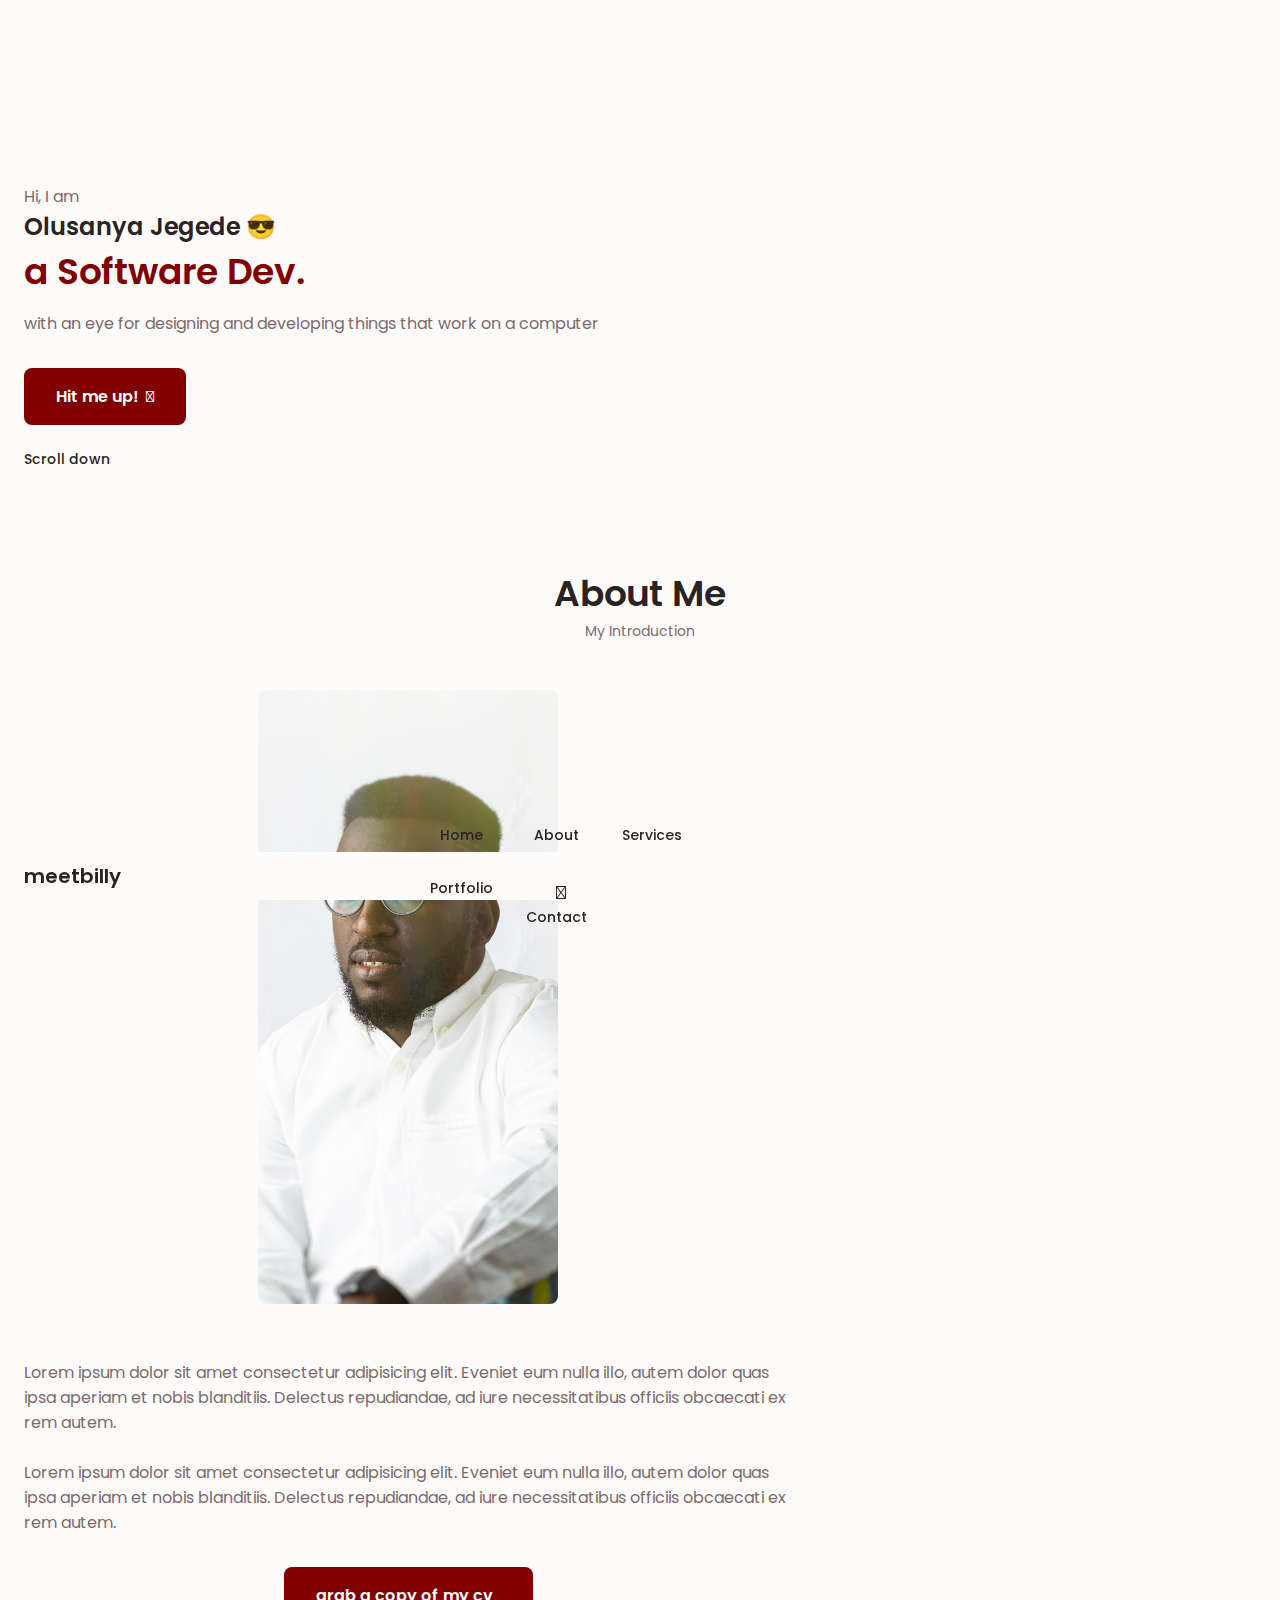
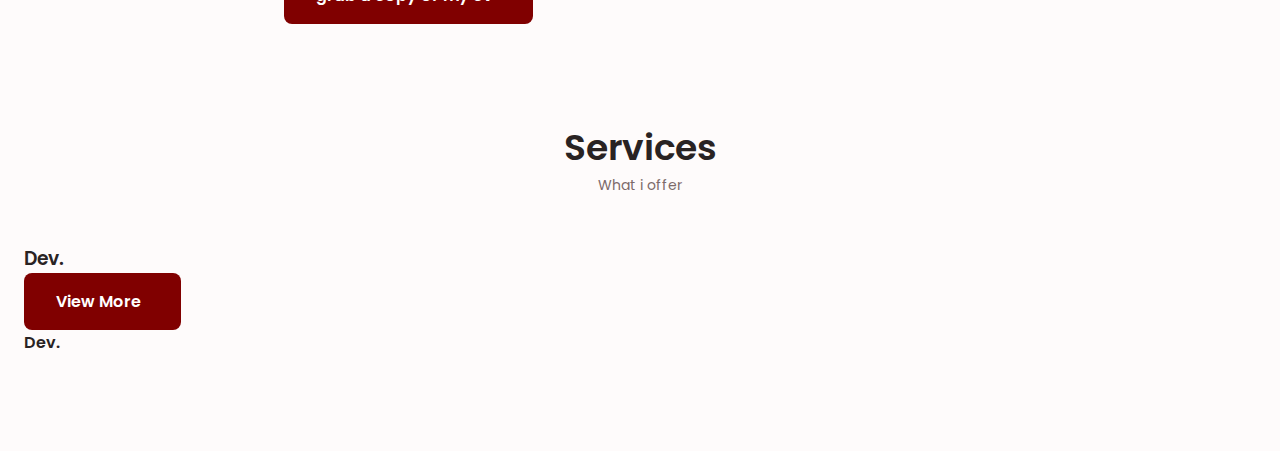
==== index.html @ 2c762c86 "redeveloped html structure + css + js" ====
<!DOCTYPE html>
<html lang="en">
    <head>
        <meta charset="UTF-8">
        <meta http-equiv="X-UA-Compatible" content="IE=edge">
        <meta name="viewport" content="width=device-width, initial-scale=1.0">
        <title>Billy Portfolio Website</title>
        <!-- Unicons link -->
        <link rel="stylesheet" href="https://unicons.iconscout.com/release/v4.0.0/css/line.css">
        <!-- default css link -->
        <link rel="stylesheet" href="/resources/css/style.css">
    </head>
    <body>
        <!-- header/nav of the page -->
        <header class="header" id="header">
            <nav class="nav container">
                <a href="#" class="nav__logo">meetbilly</a>

                <div class="nav__menu" id="nav-menu">
                    <ul class="nav__list grid">
                        <li class="nav__item">
                            <a href="#home" class="nav__link">
                                <i class="uil uil-estate nav__icon"></i> Home
                            </a>
                        </li>
                        <li class="nav__item">
                            <a href="#about" class="nav__link">
                                <i class="uil uil-user nav__icon"></i> About
                            </a>
                        </li>
                        <li class="nav__item">
                            <a href="#services" class="nav__link">
                                <i class="uil uil-briefcase-alt nav__icon"></i> Services
                            </a>
                        </li>
                        <li class="nav__item">
                            <a href="#portfolio" class="nav__link">
                                <i class="uil uil-scenery nav__icon"></i> Portfolio
                            </a>
                        </li>
                        <li class="nav__item">
                            <a href="#contact" class="nav__link">
                                <i class="uil uil-message nav__icon"></i> Contact
                            </a>
                        </li>
                    </ul>
                    <i class="uil uil-times nav__close" id="nav-close"></i>
                </div>

                <div class="nav__btns">
                    <div class="nav__toggle" id="nav-toggle">
                        <i class="uil uil-apps"></i>
                    </div>
                </div>
            </nav>
        </header>

        <!-- main body of the page -->
        <main class="main">
            <!-- home -->
            <section class="home section" id="home">
                <div class="home__container container grid">
                    <div class="home__content grid">
                        <!-- social media icons -->
                        <div class="home__social">
                            <a href="https://github.com/OlusanyaJegs" target="_blank" class="home__social-icon">
                                <i class="uil uil-github"></i>
                            </a>
                            <a href="https://www.linkedin.com/in/olusanya-jegede-b3677bb7/" target="_blank" class="home__social-icon">
                                <i class="uil uil-linkedin"></i>
                            </a>
                            <a href="https://instagram.com/jegss__?igshid=YmMyMTA2M2Y=" target="_blank" class="home__social-icon">
                                <i class="uil uil-instagram-alt"></i>
                            </a>
                        </div>
                        <!-- profile picture -->
                        <div class="home__img">
                            <img src="/resources/imgs/IMG_1694.png" x = '12' y = '18' alt="" class="home__blob-img"> <!-- x = '12' y = '18' -->
                        </div>
                        <!-- profile details -->
                        <div class="home__data">
                            <p class="home__desc greet">Hi, I am</p>
                            <h3 class="home__title">Olusanya Jegede &#128526;</h3>
                            <h1 class="home__subtitle">a Software Dev.</h1>
                            <p class="home__desc">with an eye for designing and developing things that work on a computer</p>
                            <a href="#contact" class="button button--flex">
                                Hit me up!<i class="uil uil-message"></i>
                            </a>
                        </div>
                    </div>
                    <!-- page scroll direction -->
                    <div class="home__scroll">
                        <a href="#about" class="home__scroll-button button--flex">
                            <i class="uil uil-mouse-alt home__scroll-mouse"></i>
                            <span class="home__scroll-name">Scroll down</span>
                            <i class="uil uil-arrow-down home__scroll-arrow"></i>
                        </a>
                    </div>
                </div>
            </section>
            <!-- about -->
            <section class="about section" id="about">
                <h2 class="section__title">About Me</h2>
                <span class="section__subtitle">My Introduction</span>
                <!-- my picture container -->
                <div class="about__container container grid">
                    <img src="/resources/imgs/IMG_0458.jpeg" alt="" class="about__img">
                    <!-- about data -->
                    <div class="about__data">
                        <p class="about__desc">Lorem ipsum dolor sit amet consectetur adipisicing elit. Eveniet eum nulla illo, autem dolor quas ipsa aperiam et nobis blanditiis. Delectus repudiandae, ad iure necessitatibus officiis obcaecati ex rem autem.<br><br>
                        Lorem ipsum dolor sit amet consectetur adipisicing elit. Eveniet eum nulla illo, autem dolor quas ipsa aperiam et nobis blanditiis. Delectus repudiandae, ad iure necessitatibus officiis obcaecati ex rem autem.
                        </p>
                        <div class="about__buttons">
                            <a download="" href="" class="button button--flex">
                                grab a copy of my cv <i class="uil uil-download-alt button__icon"></i>
                            </a>
                        </div>
                    </div>
                </div>
            </section>
            <!-- services -->
            <section class="services section" id="services">
                <h2 class="section__title">Services</h2>
                <span class="section__subtitle">What i offer</span>
                <!-- my picture container -->
                <div class="services__container container grid">
                    <div class="services__content">
                        <div>
                            <i class="uil uil-web-grid services__icon"></i>
                            <h3 class="services__title">Dev.</h3>
                        </div>
                        <span class="button button--flex button--small button--link services__button">
                            View More
                            <i class="uil uil-arrow-right button__icon"></i>
                        </span>
                        <div class="services__modal">
                            <div class="services__modal-content">
                                <h4 class="services__modal-title">Dev.</h4>
                            </div>
                        </div>
                    </div>
                </div>
            </section>
        </main>

        

        

        

        <!-- portfolio -->

        <!-- contact -->

        <!-- header -->
        <!-- <header>
            <div class="logo">
                <h3 class="logo_title"><a href="#">OJ</a></h3>
            </div>
            <button class="nav-toggle" aria-label="toggle navigation">
                <span class="hamburger"></span>
            </button>
            <nav class="nav">
                <ul class="nav_list">
                    <li class="nav_item"><a href="/resume.html" class="nav_link">Resume</a></li>
                    <li class="nav_item"><a href="/about.html" class="nav_link">About</a></li>
                    <li class="nav_item"><a href="/projects.html" class="nav_link">Projects</a></li>
                    <li class="nav_item"><a href="/contact.html" class="nav_link">Contact</a></li>
                </ul>
            </nav>
        </header> -->

        <!-- Intro -->
        <!-- <section class="intro" id="home">
            <div class="row">
                <div class="col-lg-6">
                    <img src="/resources/imgs/IMG_1694.png" alt="billy profile picture">
                </div>

                <div class="col-lg-6">
                    <span class="intro">Hi, I am <strong>Olusanya Jegede</strong> &#128075; </span>
                    <h3 class="role">a Software Developer</h3>
                    <p class="role-desc">with an eye for Front-End Design and Software Technology. I just like to design and develop things that work on computer.</p>
                    <div class="button">
                        <button type="button" class="readme-button"><a href="/about.html">read more</a></button>
                    </div>
                </div> 

                <ul class="social_list">
                    <li class="social_list_item">
                        <a href="#" class="social_list_link">
                            <i class="fa-brands fa-github"></i>
                        </a>
                    </li>
                    <li class="social_list_item">
                        <a href="#" class="social_list_link">
                            <i class="fa-brands fa-linkedin"></i>
                        </a>
                    </li>
                    <li class="social_list_item">
                        <a href="#" class="social_list_link">
                            <i class="fa-brands fa-instagram"></i>
                        </a>
                    </li>
                    <li class="social_list_item">
                        <a href="#" class="social_list_link">
                            <i class="fa-brands fa-twitter"></i>
                        </a>
                    </li>
                </ul>
            </div> -->
            <!-- <h1 class="section_title section_title_intro">
                Hi, I am <strong>Olusanya Jegede &#128075;</strong> 
            </h1>
            <p class="section_subtitle section_subtitle_intro">a Software Dev.</p>
            <img src="/resources/imgs/IMG_1694.png" alt="a picture of Olusanya smiling" class="intro_img"> <!-- picture img -->
            <!-- <a href="/about.html" class="btn_read_more">Read more</a>
            <div class="socials">
                <ul class="social_list">
                    <li class="social_list_item">
                        <a href="#" class="social_list_link">
                            <i class="fa-brands fa-github"></i>
                        </a>
                    </li>
                    <li class="social_list_item">
                        <a href="#" class="social_list_link">
                            <i class="fa-brands fa-linkedin"></i>
                        </a>
                    </li>
                    <li class="social_list_item">
                        <a href="#" class="social_list_link">
                            <i class="fa-brands fa-instagram"></i>
                        </a>
                    </li>
                    <li class="social_list_item">
                        <a href="#" class="social_list_link">
                            <i class="fa-brands fa-twitter"></i>
                        </a>
                    </li>
                </ul>
            </div> --> 
        <!-- </section> -->

        <!-- Resume/Services -->
        <!-- <section class="resume" id="resume">
            <h2 class="section_title section_title_resume">What I Do</h2>
            <div class="resume">
                <div class="resume_service">
                    <h3>Dev.</h3>
                    <p></p>
                </div> /resume_service -->

                <!-- <div class="resume_service">
                    <h3>Design + Developemnt</h3>
                    <p></p>
                </div> /resume_service -->

                <!-- <div class="resume_service">
                    <h3>Pro bono Football and Tennis Trainer &#128513;</h3>
                    <p></p>
                </div> /resume_service -->
            <!-- </div>

            <a href="#projects" class="btn">see some of my projects</a>
        </section> -->

        <!-- About me -->
        <!-- <section class="about" id="about">
            <h2 class="section_title section_title_about">Who am I?</h2>
            <p class="section_subtitle section_subtitle_about"></p>

            <div class="about-me_body">
                <p></p>
            </div>

            <img src="/resources/imgs/IMG_0458.jpeg" alt="a picture of Olusanya standing">
        </section> -->

        <!-- Projects -->
        <!-- <section class="projects" id="projects">
            <h2 class="section_title section_title_projects">Recent Projects</h2>
            <p class="section_subtitle section_subtitle_projects"></p>

            <div class="portfolio"> -->
                <!-- Portfolio item 1 -->
                <!-- <a href="#" class="portfolio_item">
                    <img src="" alt="">
                </a> -->
                <!-- Portfolio item 2 -->
                <!-- <a href="#" class="portfolio_item">
                    <img src="" alt="">
                </a> -->
                <!-- Portfolio item 3 -->
                <!-- <a href="#" class="portfolio_item">
                    <img src="" alt="">
                </a> -->
                <!-- Portfolio item 4 -->
                <!-- <a href="#" class="portfolio_item">
                    <img src="" alt="">
                </a>
            </div>
        </section> -->

        <!-- Contact -->
        <!-- <section class="contact" id="contact">
            <h2 class="section_title section_title_contact">Get in touch</h2> -->
            <!-- Contact form -->
            <!-- <div class="container">
                <form action="/action_page.php">
                    <label for="name">Your Name</label>
                    <input type="text" id="name" name="firstname" placeholder="Your name">

                    <label for="email">Your Email</label>
                    <input type="email" name="email" id="email" placeholder="Your email">
            
                    <label for="subject">Your message</label>
                    <textarea id="subject" name="subject" placeholder="Leave a message" style="height:100px"></textarea>
                
                    <button>
                    <input type="submit" value="Submit">
                    </button>
                </form>
            </div>
        </section> -->

        <!-- Footer -->
        <!-- <footer class="footer">
            <p class="section_subtitle section_subtitle_footer">Get in touch with me</p>
            <a href="" class="footer_link">hello@meetbilly</a>
            <ul class="social_list">
                <li class="social_list_item"><a href="#" class="social_list_link">Github</a></li>
                <li class="social_list_item"><a href="#" class="social_list_link">LinkedIn</a></li>
                <li class="social_list_item"><a href="#" class="social_list_link">Instagram</a></li>
                <li class="social_list_item"><a href="#" class="social_list_link">Twitter</a></li>
            </ul>
        </footer> -->

        <!-- default js link -->
        <script src="js/index.js"></script>
    </body>
</html>
---- resources/css/style.css ----
/* google font import link */
@import url('https://fonts.googleapis.com/css2?family=Fredoka+One&family=Poppins:ital,wght@0,300;0,700;1,400&display=swap');

/* custom properties */
:root {
    --header-height: 3rem;
    --hue-color: 0;
    --first-color: hsl(var(--hue-color), 100%, 25%);
    --first-color-second: hsl(var(--hue-color), 100%, 25%);
    --first-color-alt: hsl(var(--hue-color), 57%, 53%);
    --first-color-lighter: hsl(var(--hue-color), 92%, 85%);
    --title-color: hsl(var(--hue-color), 8%, 15%);
    --text-color: hsl(var(--hue-color), 8%, 45%);
    --text-color-light: hsl(var(--hue-color), 8%, 65%);
    --input-color: hsl(var(--hue-color), 70%, 96%);
    --body-color: hsl(var(--hue-color), 60%, 99%);
    --container-color: #fff;

    /* font and typography */
    --body-font: 'Poppins', sans-serif;

    /* 0.5rem = 8px, 1rem = 16px */
    --big-font-size: 2rem;
    --fs-h1: 1.5rem;
    --fs-h2: 1.25rem;
    --fs-h3: 1.125rem;
    --fw-reg: 0.938rem;
    --fw-small: 0.813rem;
    --fw-smaller: 0.75rem;

    /* font weight */
    --fw-meduim: 500;
    --fw-semi-bold: 600;

    /* margenes button */
    --mb-0-25: 0.25rem;
    --mb-0-5: 0.5rem;
    --mb-0-75: 0.75rem;
    --mb-1: 1rem;
    --mb-1-5: 1.5rem;
    --mb-2: 2rem;
    --mb-2-5: 2.5rem;
    --mb-3: 3rem;

    /* Z index */
    --z-tooltip: 10;
    --z-fixed: 100;
    --z-modal: 1000;
}

/* font size for large devices */
@media screen and (min-width: 968px) {
    :root {
        /* 0.5rem = 8px, 1rem = 16px */
        --big-font-size: 3rem;
        --fs-h1: 2.25rem;
        --fs-h2: 1.5rem;
        --fs-h3: 1.25rem;
        --fw-reg: 1rem;
        --fw-small: 0.875rem;
        --fw-smaller: 0.813rem;
    }
}

/* default body styling */
* {
    box-sizing: border-box;
    padding: 0;
    margin: 0;
}

html {
    scroll-behavior: smooth;
}

body {
    margin: 0 0 var(--header-height) 0;
    font-family: var(--body-font);
    font-size: var(--fw-reg);
    background-color: var(--body-color);
    color: var(--text-color);
}

h1,h2,h3,h4 {
    color: var(--title-color);
    font-weight: var(--fw-semi-bold);
}

ul {
    list-style: none;
}

a {
    text-decoration: none;
}

img {
    max-width: 100%;
    height: auto;
}

/* reuseable css classes */
.section {
    padding: 3rem 0 3rem;
}

.section__title {
    font-size: var(--fs-h1);
}

.section__subtitle {
    display: block;
    font-size: var(--fw-small);
    margin-bottom: var(--mb-3);
}

.section__title, 
.section__subtitle {
    text-align: center;
}

/* page layout */
.container {
    max-width: 768px;
    margin-left: var(--mb-1-5);
    margin-right: var(--mb-1-5);
}

.grid {
    display: grid;
    gap: 1.5rem;
}

.header {
    width: 100%;
    position: fixed;
    bottom: 0;
    left: 0;
    z-index: var(--z-fixed);
    background-color: var(--body-color);
}

/* nav layout */
.nav {
    max-width: 968px;
    height: var(--header-height);
    display: flex;
    justify-content: space-between;
    align-items: center;
}

.nav__logo,
.nav__toggle {
    color: var(--title-color);
    font-weight: var(--fw-semi-bold);
    font-size: 20px;
}

.nav__logo:hover {
    color: var(--first-color);
}

.nav__toggle {
    cursor: pointer;
}

.nav__toggle:hover {
    color: var(--first-color);
}

.nav__list {
    grid-template-columns: repeat(3, 1fr);
    gap: 2rem;
}

.nav__link {
    display: flex;
    flex-direction: column;
    align-items: center;
    font-size: var(--fw-small);
    color: var(--title-color);
    font-weight: var(--fw-meduim);
}

.nav__link:hover {
    color: var(--first-color);
}

.nav__icon {
    font-size: 1.2rem;
}

.nav__close {
    position: absolute;
    right: 1.3rem;
    bottom: 0.5rem;
    font-size: 1.5rem;
    cursor: pointer;
    color: var(--first-color);
}

.nav__close:hover {
    color: var(--first-color-alt);
}

/* font size for smaller devices */
@media screen and (max-width: 767px) {
    .nav__menu {
        position: fixed;
        bottom: -100%;
        left: 0;
        width: 100%;
        background-color: var(--body-color);
        padding: 2rem 1.5rem 4rem;
        box-shadow: 0 -1px 4px rgba(0, 0, 0, 0.15);
        border-radius: 1.5rem 1.5rem 0 0;
        transition: 0.3s;
    }
}

/* javascript styling to display the menu with teh click button */
.show-menu {
    bottom: 0;
}

/* home page styling */
.home__container {
    gap: 1rem;
}

.home__content {
    grid-template-columns: .5fr 3fr;
    padding-top: 4rem;
}

.home__social {
    display: grid;
    grid-template-columns: max-content;
    row-gap: 1rem;
}

.home__social-icon {
    font-size: 1.25rem;
    color: var(--first-color);
}

.home__social-icon:hover {
    color: var(--first-color-alt);
}

.home__blob-img {
    width: 250px;
}

.home__data {
    grid-column: 1/3;
    padding-top: 1rem;
}

.home__title {
    font-size: 24px;
}

.home__subtitle {
    font-size: 36px;
    color: var(--first-color);
    font-weight: var(--fw-semi-bold);
    margin-bottom: var(--mb-0-75);
}

.home__desc {
    margin-bottom: var(--mb-2);
    font-size: 16px;
}

p.greet {
    margin-bottom: 0;
}

/* .home__scroll {
    display: none;
} */

.home__scroll-button {
    color: var(--first-color);
    transition: .3s;
}

.home__scroll-button:hover {
    transform: translateY(0.25rem);
}

.home__scroll-mouse {
    font-size: 2rem;
}

.home__scroll-name {
    font-size: var(--fw-small);
    color: var(--title-color);
    font-weight: var(--fw-meduim);
    margin-right: var(--mb-0-25);
}

.home__scroll-arrow {
    font-size: 1.25rem;
}

/* button styling */
.button {
    display: inline-block;
    background-color: var(--first-color);
    color: #fff;
    padding: 1rem 2rem;
    border-radius: 0.5rem;
    font-size: 1rem;
    font-weight: var(--fw-semi-bold);
}

.button:hover {
    background-color: var(--first-color-alt);
}

.button__icon {
    font-size: 1.25rem;
    margin-left: var(--mb-0-5);
    transition: 0.3s;
}

.button--flex {
    display: inline-flex;
    align-items: center;
}

.uil-message:before {
    content: '\eb23';
    margin-left: var(--mb-0-5);
    font-weight: var(--fw-semi-bold);
}

/* about me section styling */
.about__img {
    width: 300px;
    border-radius: 0.5rem;
    justify-self: center;
    align-self: center;
}

.about_desc {
    text-align: center;
    margin-bottom: var(--mb-2-5);
}

.about__buttons {
    display: flex;
    justify-content: center;
}

.about__desc {
    margin: var(--mb-2) 0;
    font-size: 16px;
}









/* custom properties */
/* :root {
    --ff-primary: 'Poppins', sans-serif;
    --ff-secondary: 'Fredoka One', cursive;
    --fw-reg: 300;
    --fw-bold: 900;
    --clr-light: #fff;
    --clr-dark: #303030;
    --clr-accent: #16e0bd;
    --bg-back: rgba(205, 29, 29, 0.3);
    --fs-h1: 3rem;
    --fs-h2: 2.25rem;
    --fs-h3: 1.25rem;
    --fs-body: 1rem;
    --bs: 0.25em 0.25em 0.75em rgba(0, 0, 0, 0.25),
        0.125em, 0.125em, 0.25em, rgba(0, 0, 0, 0.15);
} */
/* 
@media (min-width: 800px) {
    :root {
        --fs-h1: 4rem;
        --fs-h2: 3.75rem;
        --fs-h3: 1.5rem;
        --fs-body: 1.125rem;
    }
} */

/* general styling */
/* html {
    scroll-behavior: smooth;
}

body {
    background: url(/resources/imgs/Thumbnail.png);
    background-size: cover;
    color: var(--clr-dark);
    margin: 0;
    font-family: var(--ff-primary);
    font-size: var(--fs-body);
    line-height: 1.6;
}

section {
    padding: 5em 2em;
}

img {
    display: block;
    max-width: 100%;
}

strong {
    font-weight: var(--fw-bold);
}

:focus {
    outline: 3px solid brown;
    outline-offset: 3px;
} */

/* buttons */
/* .btn {
    display: inline-block;
    padding: 1em 2em;
    background: red;
    color: black;
    text-decoration: none;
    cursor: pointer;
    letter-spacing: 2px;
    font-weight: bold;
    transition: transform 200ms ease-in-out;
    border-radius: 25px;
}

.btn:hover {
    transform: scale(1.1);
} */

/* typograpghy */
/* h1,
h2,
h3 {
    line-height: 1;
    margin: 0;
}

h1 {
    font-size: var(--fs-h1);
}
h2 {
    font-size: var(--fs-h2);
}
h3 {
    font-size: var(--fs-h3);
}

.section_title {
    margin-bottom: .25em;
}

.section_title_intro {
    font-weight: var(--fw-reg);
}

.section_title_intro strong {
    display: block;
}

.section_subtitle {
    margin: 0;
    font-size: var(--fs-h3);
}

.section_subtitle_intro,
.section_subtitle_about {
    background: var(--clr-accent);
    padding: .25em 1em;
    font-family: var(--ff-secondary);
    margin-bottom: 1em;
} */

/* Nav Styling */
/* header {
    display: flex;
    justify-content: space-between;
    padding: 1em;
}

.logo {
    max-width: 100px;
}

.nav {
    position: fixed;
    background: var(--clr-dark);
    color: white;
    top: 0;
    bottom: 0;
    left: 0;
    right: 0;
    z-index: 100;
    transform: translateX(100%);
    transition: transform 250ms cubic-bezier(0.5, 0, 0.5, 1);
}

.nav_list {
    list-style: none;
    display: flex;
    height: 100%;
    flex-direction: column;
    justify-content: space-evenly;
    align-items: center;
    margin: 0;
    padding: 0;
}

.nav_link {
    color: inherit;
    font-weight: var(--fw-bold);
    font-size: var(--fs-h3);
    text-decoration: none;
}

.nav_link:hover {
    color: var(--clr-accent);
}

.nav-toggle {
    padding: 0.5em;
    background: transparent;
    border: 0;
    cursor: pointer;
    position: absolute;
    right: 1em;
    top: 1em;
    z-index: 1000;
}

.nav_open .nav {
    transform: translateX(0);
}

.nav_open .nav-toggle {
    position: fixed;
}

.nav_open .hamburger {
    transform: rotate(.625turn);
}

.nav_open .hamburger::before {
    transform: rotate(90deg) translateX(-6px);
}

.nav_open .hamburger::after {
    opacity: 0;
}


.hamburger {
    display: block;
    position: relative;
}

.hamburger,
.hamburger::before,
.hamburger::after {
    background: var(--clr-accent);
    width: 2em;
    height: 3px;
    border-radius: 1em;
    transition: transform 250ms ease-in-out;
} */

/* .hamburger::before,
.hamburger::after {
    content: '';
    position: absolute;
    left: 0;
    right: 0;
}

.hamburger::before {
    top: 6px;
}

.hamburger::after {
    bottom: 6px;
} */

/* home page styling */
/* .container {
    padding: 3% 50%;
} */

/* body */
/* .col-lg-6 {
    margin-bottom: 1rem;
}

.col-lg-6 img {
    height: auto;
    display: block;
    margin-left: auto;
    margin-right: auto;
    width: 50%;
    box-shadow: var(--bs);
}

.intro {
    margin-top: 0;
    font-style: normal;
    font-weight: 400;
    font-size: 18px;
    line-height: 38px;
    color: black;
}

.role {
    font-style: normal;
    font-weight: 700;
    font-size: 46px;
    line-height: 52px;
    color: red;
}

.role-desc {
    font-style: normal;
    font-weight: 400;
    font-size: 18px;
    line-height: 22px;
    color: black;
    margin-bottom: 3rem;
} */
/* 
.button {
    margin-top: 1rem;
}

.readme-button {
    padding: 0.5em 2em;
    margin: 2% 0;
    background-color: red;
    border: 1px solid red;
    border-radius: 20px;
    color: white;
    box-shadow: 1px 2px #888888;
    text-decoration: none;
    cursor: pointer;
    letter-spacing: 2px;
    font-weight: bold;
}

@media (min-width: 600px) { */
    /* .intro {
        display: grid;
        width: min-content;
        margin: 0 auto;
        grid-column-gap: 1em;
        grid-template-areas: 
            "img title"
            "img subtitle";
        grid-template-columns: min-content max-content;
    } */

    /* .intro_img {
        grid-area: img;
        min-width: 250px;
        position: relative;
        z-index: 2;
    }

    .section_subtitle_intro {
        align-self: start;
        grid-column: -1 / 1;
        grid-row: 2;
        text-align: right;
        position: relative;
        left: -2em;
        width: calc(100% + 2em);
    } */
/* } */

/* Resume page Styling */
/* .resumeService {
    text-align: center;
}

.section_title_resume {
    position: relative;
}

.section_title_resume::after {
    content: '';
    display: block;
    width: 25%;
    height: 1px;
    margin: 0.5em auto 1em;
    background: currentColor;
    opacity: 0.25;
}

.resume_service {
    max-width: 500px;
    margin: 0 auto;
    margin-bottom: 4em;
} */

/* @media (min-width: 800px) {
    .resume {
        display: flex;
        max-width: 1200px;
        margin-left: auto;
        margin-right: auto;
    }

    .resume_service + .resume_service {
        margin-left: 2em;
    }
} */

/* about me page Styling */
/* .about {
    max-width: 1200px;
    margin: 0 auto;
}

.about_me_img {
    box-shadow: var(--bs);
}

@media (min-width: 600px) {
    .about {
        display: grid;
        grid-template-columns: 1fr 200px;
        grid-template-areas: 
            "title img"
            "subtitle img"
            "text img";
        grid-column-gap: 2em;
    }

    .section_title_about {
        grid-area: title;
    }

    .section_subtitle_about {
        grid-column: 1 / -1;
        grid-row: 2;
        position: relative;
        left: -1em;
        width: calc(100% + 2em);
        padding-right: calc(200px + 4em);
        padding-left: 1em;
    }

    .about_me_img {
        grid-area: img;
        position: relative;
        z-index: 2;
    }
} */

/* project page Styling */
/* .projects {
    text-align: center;
}

.portfolio {
    display: grid;
    grid-template-columns: repeat(auto-fit, minmax(600px, 1fr));
}


.portfolio_item {
    background: var(--clr-accent);
    overflow: hidden;
}

.portfolio_item:focus {
    position: relative;
    z-index: 2;
}

.portfolio_img {
    transition: 
        transform 750ms cubic-bezier(0.5, 0, 0.5, 1),
        opacity 250ms linear;
}

.portfolio_img:hover,
.portfolio_item:focus .portfolio_img {
    transform: scale(1.2);
    opacity: 0.5;
} */

/* footer Styling */
/* .footer {
    background: black;
    color: white;
    text-align: center;
    padding: 2em 0;
}

.footer a {
    color: inherit;
    text-decoration: none;
}

.footer_link {
    font-size: var(--fs-h3);
    font-weight: var(--fw-bold);
}

.footer_link:hover {
    text-decoration: underline;
}

.social_list {
    display: flex;
    justify-content: center;
    list-style: none;
    margin: 2em 0 0;
    padding: 0;
    font-size: 24px;
}

.social_list_item {
    margin: 0 1em;
}

.social_list_link {
    padding: 1em;
} */
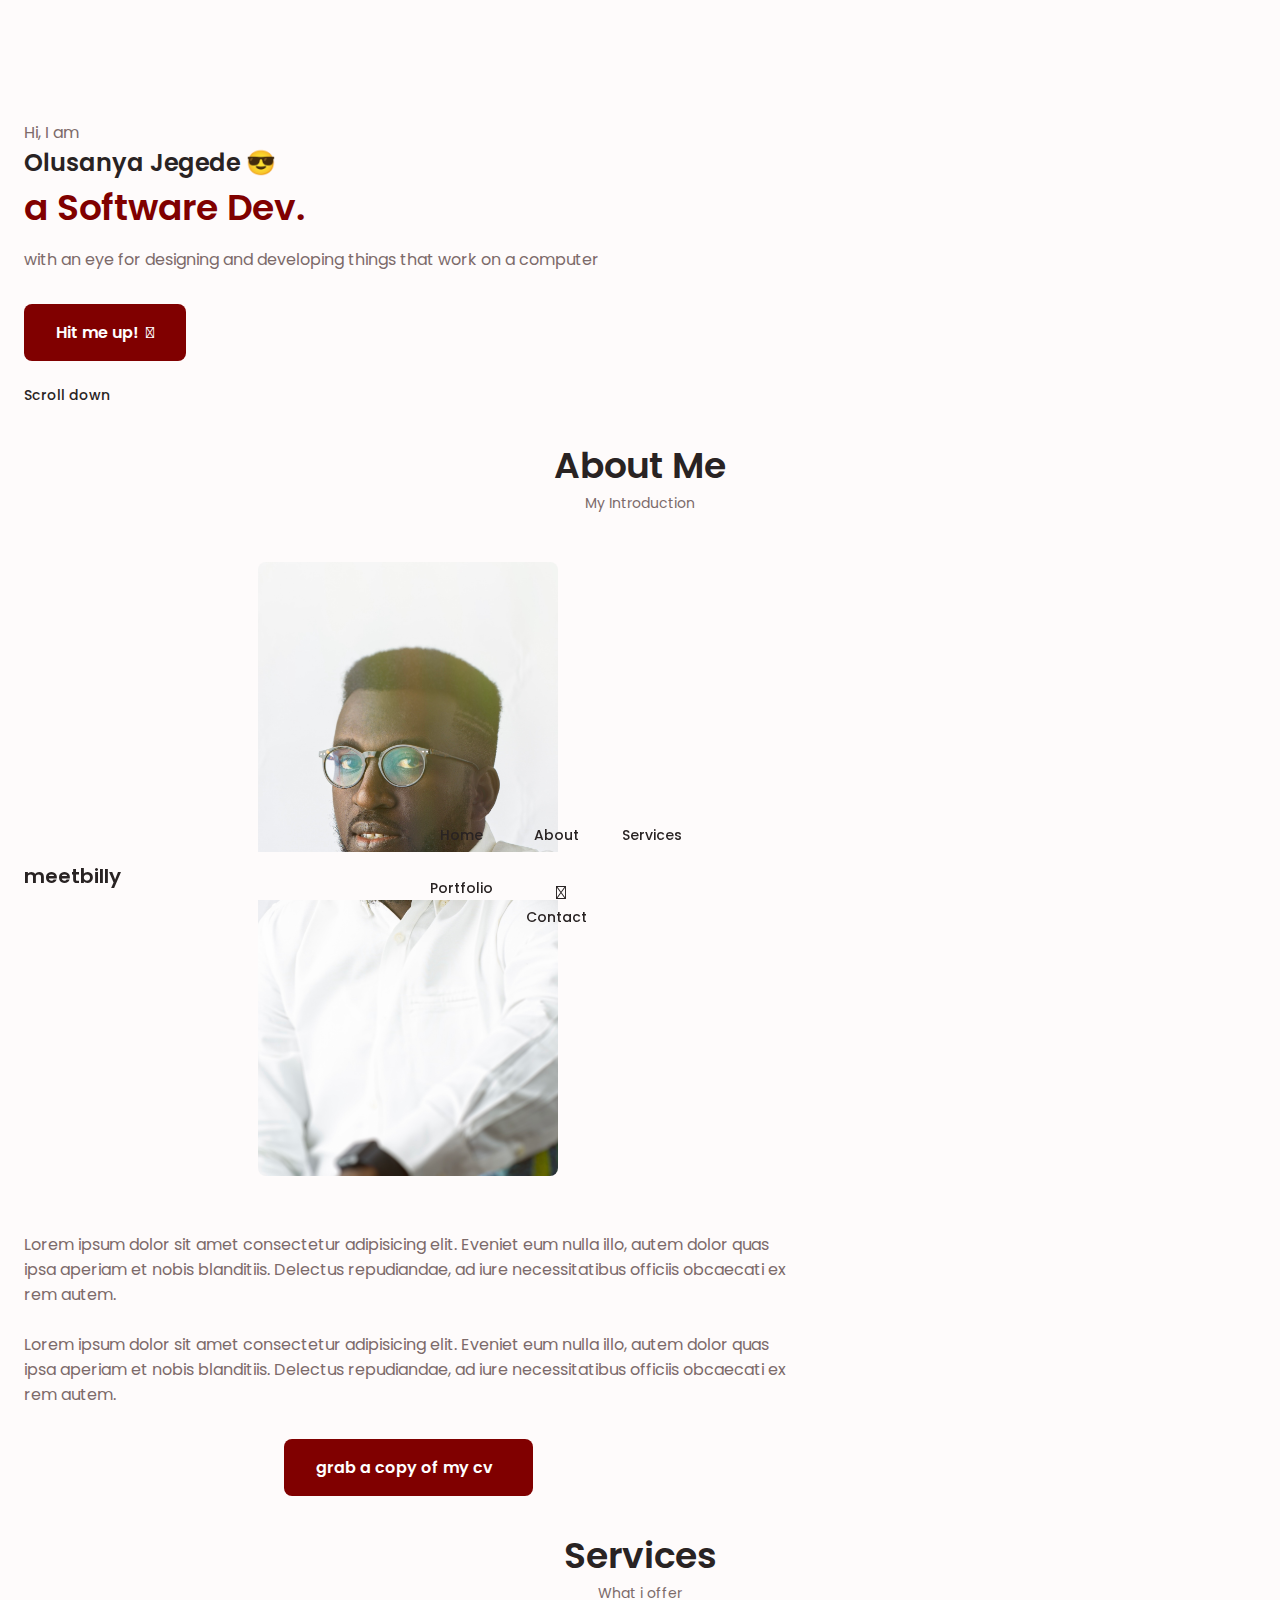
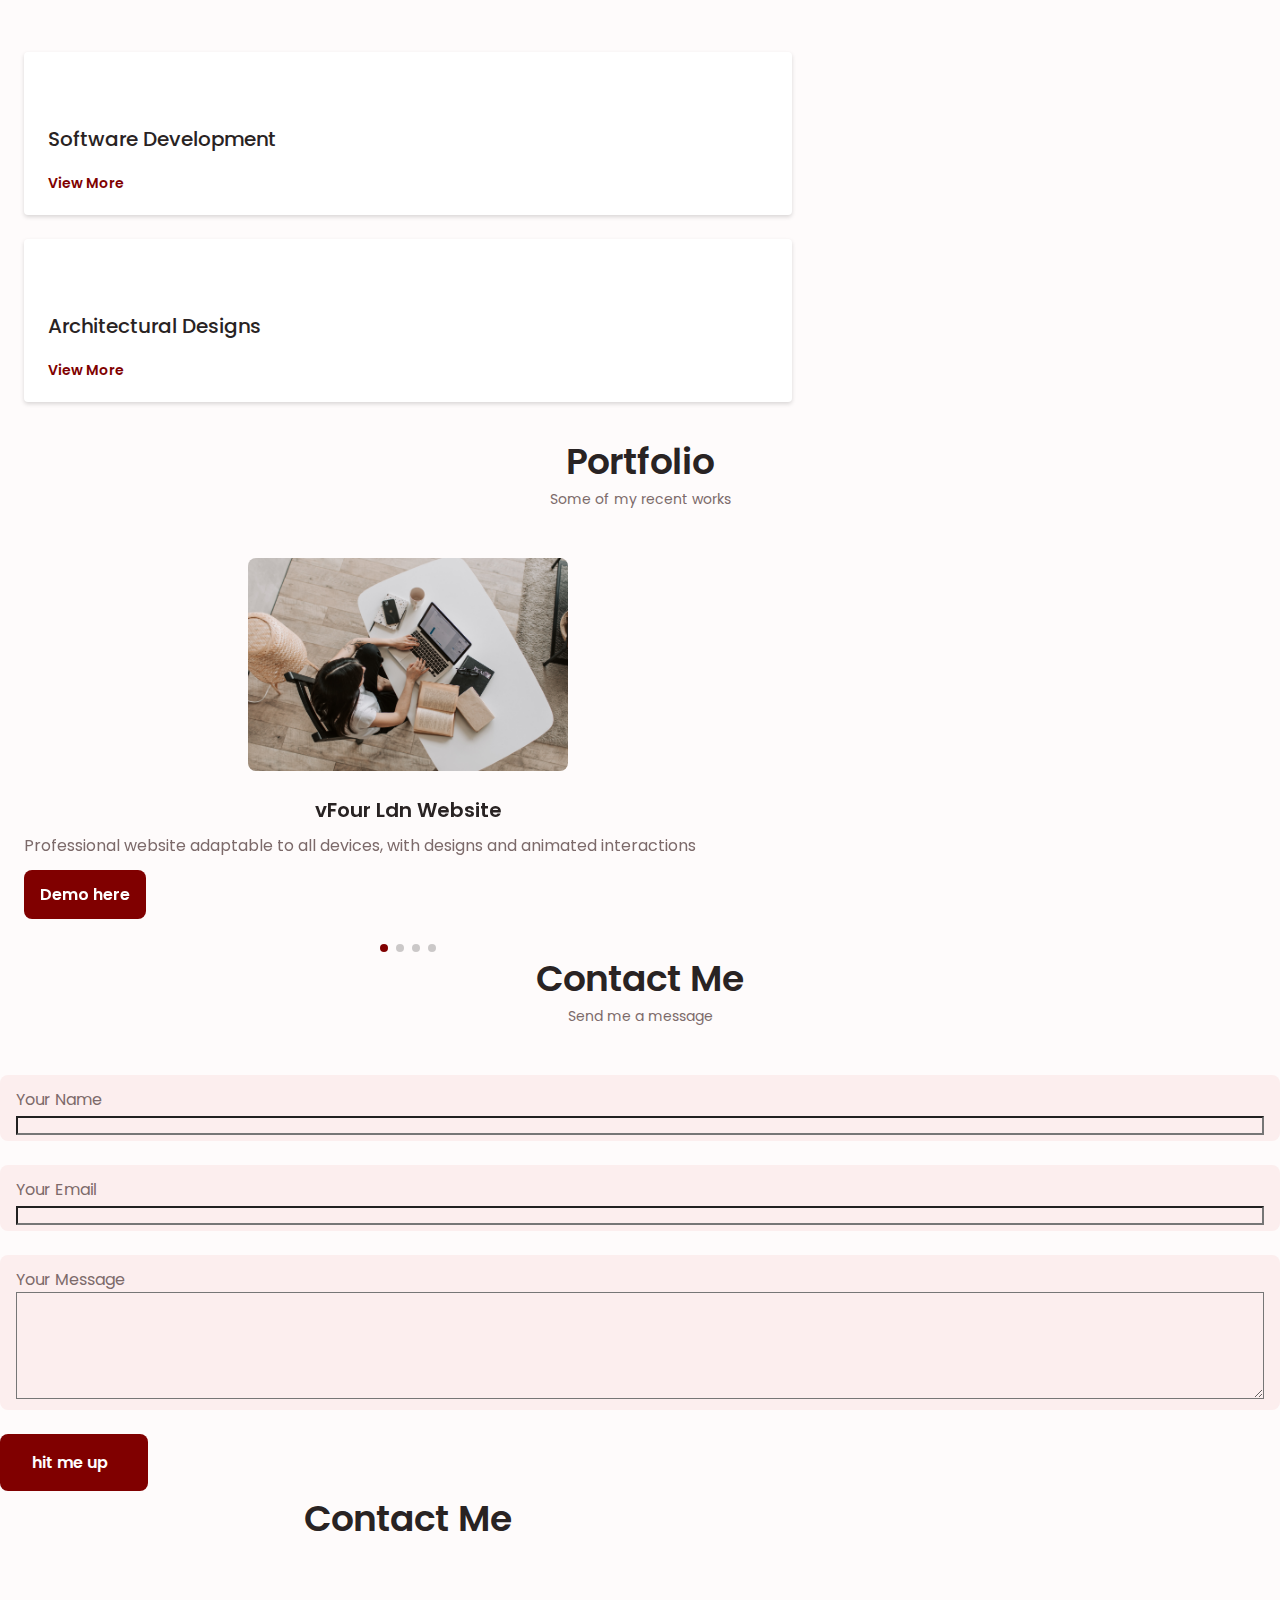
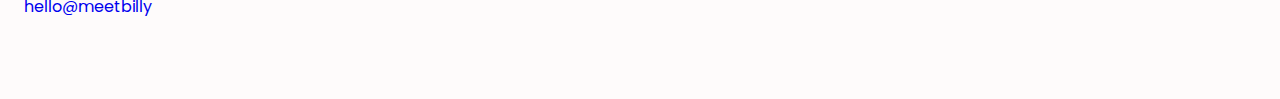
==== commit 3669c762: "first commit after restructure" ====
--- a/index.html
+++ b/index.html
@@ -7,6 +7,8 @@
         <title>Billy Portfolio Website</title>
         <!-- Unicons link -->
         <link rel="stylesheet" href="https://unicons.iconscout.com/release/v4.0.0/css/line.css">
+        <!-- swiper css link -->
+        <link rel="stylesheet" href="/resources/css/swiper-bundle.min.css">
         <!-- default css link -->
         <link rel="stylesheet" href="/resources/css/style.css">
     </head>
@@ -57,7 +59,7 @@
 
         <!-- main body of the page -->
         <main class="main">
-            <!-- home -->
+            <!-- home section-->
             <section class="home section" id="home">
                 <div class="home__container container grid">
                     <div class="home__content grid">
@@ -98,7 +100,9 @@
                     </div>
                 </div>
             </section>
-            <!-- about -->
+            <!-- end of home section-->
+
+            <!-- about section -->
             <section class="about section" id="about">
                 <h2 class="section__title">About Me</h2>
                 <span class="section__subtitle">My Introduction</span>
@@ -118,7 +122,9 @@
                     </div>
                 </div>
             </section>
-            <!-- services -->
+            <!-- end of about section -->
+
+            <!-- services section -->
             <section class="services section" id="services">
                 <h2 class="section__title">Services</h2>
                 <span class="section__subtitle">What i offer</span>
@@ -127,7 +133,7 @@
                     <div class="services__content">
                         <div>
                             <i class="uil uil-web-grid services__icon"></i>
-                            <h3 class="services__title">Dev.</h3>
+                            <h3 class="services__title">Software Development</h3>
                         </div>
                         <span class="button button--flex button--small button--link services__button">
                             View More
@@ -135,10 +141,174 @@
                         </span>
                         <div class="services__modal">
                             <div class="services__modal-content">
-                                <h4 class="services__modal-title">Dev.</h4>
+                                <h4 class="services__modal-title">Software Development</h4>
+                                <i class="uil uil-times services__modal-close"></i>
+
+                                <ul class="services__modal-services grid">
+                                    <li class="services__modal-service">
+                                        <i class="uil uil-check-circle services__modal-icon"></i>
+                                        <p class="">Lorem ipsum dolor sit amet consectetur adipisicing elit.</p>
+                                    </li>
+                                    <li class="services__modal-service">
+                                        <i class="uil uil-check-circle services__modal-icon"></i>
+                                        <p class="">Lorem ipsum dolor sit amet consectetur adipisicing elit.</p>
+                                    </li>
+                                    <li class="services__modal-service">
+                                        <i class="uil uil-check-circle services__modal-icon"></i>
+                                        <p class="">Lorem ipsum dolor sit amet consectetur adipisicing elit.</p>
+                                    </li>
+                                    <li class="services__modal-service">
+                                        <i class="uil uil-check-circle services__modal-icon"></i>
+                                        <p class="">Lorem ipsum dolor sit amet consectetur adipisicing elit.</p>
+                                    </li>
+                                </ul>
                             </div>
                         </div>
                     </div>
+
+                    <div class="services__content">
+                        <div>
+                            <i class="uil uil-arrow services__icon"></i>
+                            <h3 class="services__title">Architectural Designs</h3>
+                        </div>
+                        <span class="button button--flex button--small button--link services__button">
+                            View More
+                            <i class="uil uil-arrow-right button__icon"></i>
+                        </span>
+                        <div class="services__modal">
+                            <div class="services__modal-content">
+                                <h4 class="services__modal-title">Architectural Designs</h4>
+                                <i class="uil uil-times services__modal-close"></i>
+
+                                <ul class="services__modal-services grid">
+                                    <li class="services__modal-service">
+                                        <i class="uil uil-check-circle services__modal-icon"></i>
+                                        <p class="">Lorem ipsum dolor sit amet consectetur adipisicing elit.</p>
+                                    </li>
+                                    <li class="services__modal-service">
+                                        <i class="uil uil-check-circle services__modal-icon"></i>
+                                        <p class="">Lorem ipsum dolor sit amet consectetur adipisicing elit.</p>
+                                    </li>
+                                    <li class="services__modal-service">
+                                        <i class="uil uil-check-circle services__modal-icon"></i>
+                                        <p class="">Lorem ipsum dolor sit amet consectetur adipisicing elit.</p>
+                                    </li>
+                                    <li class="services__modal-service">
+                                        <i class="uil uil-check-circle services__modal-icon"></i>
+                                        <p class="">Lorem ipsum dolor sit amet consectetur adipisicing elit.</p>
+                                    </li>
+                                </ul>
+                            </div>
+                        </div>
+                    </div>
+                </div>
+            </section>
+            <!-- end of services section -->
+
+            <!-- portfolio section -->
+            <section class="portfolio section" id="portfolio">
+                <h2 class="section__title">Portfolio</h2>
+                <span class="section__subtitle">Some of my recent works</span>
+                <!-- my portfolio container -->
+                <div class="portfolio__container container swiper mySwiper">
+                    <div class="swiper-wrapper">
+                        <!-- portfolio item 1 -->
+                        <div class="portfoliol__content grid swiper-slide">
+                            <img src="/resources/imgs/website.jpg" alt="" class="portfolio_img">
+                            <div class="portfolio__data">
+                                <h3 class="portfolio__title">vFour Ldn Website</h3>
+                                <p class="portfolio__desc">Professional website adaptable to all devices, with designs and animated interactions</p>
+                                <a href="#" class="button button--flex button--small portfolio__button">
+                                    Demo here
+                                    <i class="uil uil-arrow-right"></i>
+                                </a>
+                            </div>
+                        </div>
+                        <!-- portfolio item 2 -->
+                        <div class="portfoliol__content grid swiper-slide">
+                            <img src="/resources/imgs/website.jpg" alt="" class="portfolio_img">
+                            <div class="portfolio__data">
+                                <h3 class="portfolio__title">vFour Ldn Website</h3>
+                                <p class="portfolio__desc">Professional website adaptable to all devices, with designs and animated interactions</p>
+                                <a href="#" class="button button--flex button--small portfolio__button">
+                                    Demo here
+                                    <i class="uil uil-arrow-right"></i>
+                                </a>
+                            </div>
+                        </div>
+                        <!-- portfolio item 3 -->
+                        <div class="portfoliol__content grid swiper-slide">
+                            <img src="/resources/imgs/website.jpg" alt="" class="portfolio_img">
+                            <div class="portfolio__data">
+                                <h3 class="portfolio__title">vFour Ldn Website</h3>
+                                <p class="portfolio__desc">Professional website adaptable to all devices, with designs and animated interactions</p>
+                                <a href="#" class="button button--flex button--small portfolio__button">
+                                    Demo here
+                                    <i class="uil uil-arrow-right"></i>
+                                </a>
+                            </div>
+                        </div>
+                        <!-- portfolio item 4 -->
+                        <div class="portfoliol__content grid swiper-slide">
+                            <img src="/resources/imgs/website.jpg" alt="" class="portfolio_img">
+                            <div class="portfolio__data">
+                                <h3 class="portfolio__title">vFour Ldn Website</h3>
+                                <p class="portfolio__desc">Professional website adaptable to all devices, with designs and animated interactions</p>
+                                <a href="#" class="button button--flex button--small portfolio__button">
+                                    Demo here
+                                    <i class="uil uil-arrow-right"></i>
+                                </a>
+                            </div>
+                        </div>
+                    </div>
+
+                    <!-- arrows for slider -->
+                    <div class="swiper-button-next">
+                        <i class="uil uil-angle-right swiper-portfolio-icon"></i>
+                    </div>
+                    <div class="swiper-button-prev">
+                        <i class="uil uil-angle-left swiper-portfolio-icon"></i>
+                    </div>
+
+                    <!-- pagination for swiper -->
+                    <div class="swiper-pagination"></div>
+                </div>
+            </section>
+            <!-- end of portfolio section -->
+
+            <!-- contact me section -->
+            <section class="contact section" id="contact">
+                <h2 class="section__title">Contact Me</h2>
+                <span class="section__subtitle">Send me a message </span>
+                <!-- my contact form -->
+                <form action="" class="contact__form grid">
+                    <div class="contact__inputs grid">
+                        <div class="contact__content">
+                            <label for="" class="contact__label">Your Name</label>
+                            <input type="text" class="contact__input">
+                        </div>
+                        <div class="contact__content">
+                            <label for="" class="contact__label">Your Email</label>
+                            <input type="email" class="contact__input">
+                        </div>
+                        <div class="contact__content">
+                            <label for="" class="contact__label">Your Message</label>
+                            <textarea name="" id="" cols="0" rows="7" class="contact__input"></textarea>
+                        </div>
+                    </div>
+                    <div>
+                        <a href="#" class="button button--flex">
+                            hit me up
+                            <i class="uil uil-inbox button__icon"></i>
+                        </a>
+                    </div>
+                </form>
+
+
+                <div class="contact__container container grid">
+                    <h2 class="section__title">Contact Me</h2>
+                    
+                    <a href="#" class="contact__subtitle">hello@meetbilly</a>
                 </div>
             </section>
         </main>
@@ -336,6 +506,9 @@
             </ul>
         </footer> -->
 
+        <!-- swiper js link -->
+        <script src="js/swiper-bundle.min.js"></script>
+
         <!-- default js link -->
         <script src="js/index.js"></script>
     </body>
--- a/resources/css/style.css
+++ b/resources/css/style.css
@@ -101,7 +101,7 @@
 
 /* reuseable css classes */
 .section {
-    padding: 3rem 0 3rem;
+    padding: 0rem 0 2rem;
 }
 
 .section__title {
@@ -254,7 +254,7 @@
 
 .home__data {
     grid-column: 1/3;
-    padding-top: 1rem;
+    /* padding-top: 1rem; */
 }
 
 .home__title {
@@ -337,6 +337,21 @@
     font-weight: var(--fw-semi-bold);
 }
 
+.button--small {
+    padding: 0.75rem 1rem;
+}
+
+.button--link {
+    padding: 0;
+    background-color: transparent;
+    color: var(--first-color);
+}
+
+.button--link:hover {
+    background-color: transparent;
+    color: var(--first-color-alt);
+}
+
 /* about me section styling */
 .about__img {
     width: 300px;
@@ -360,10 +375,182 @@
     font-size: 16px;
 }
 
-
-
-
-
+/* services styling */
+.services__container {
+    gap: 1.5rem;
+    grid-template-columns: repeat(1, 1fr);
+}
+
+.services__content {
+    position: relative;
+    background-color: var(--container-color);
+    padding: 3.5rem 0.5rem 1.25rem 1.5rem;
+    border-radius: 0.25rem;
+    box-shadow: 0 2px 4px rgba(0, 0, 0, 0.15);
+    transition: 0.3s;
+}
+
+.services__content:hover {
+    box-shadow: 0 4px 8px rgba(0, 0, 0, 0.15);
+}
+
+.services__icon {
+    display: block;
+    font-size: 1.5rem;
+    color: var(--first-color);
+    margin-bottom: var(--mb-1);
+}
+
+.services__title {
+    font-size: var(--fs-h3);
+    margin-bottom: var(--mb-1);
+    font-weight: var(--fw-meduim);
+}
+
+.services__button {
+    cursor: pointer;
+    font-size: var(--fw-small);
+}
+
+.services__button:hover .button__icon {
+    transform: translateX(0.25rem);
+}
+
+.services__modal {
+    position: fixed;
+    top: 0;
+    left: 0;
+    right: 0;
+    bottom: 0;
+    background-color: rgba(0, 0, 0, 0.15);
+    display: flex;
+    align-items: center;
+    justify-content: center;
+    padding: 0 1rem;
+    z-index: var(--z-modal);
+    opacity: 0;
+    visibility: hidden;
+    transition: 0.3s;
+}
+
+.services__modal-content {
+    position: relative;
+    background-color: var(--container-color);
+    padding: 1.5rem;
+    border-radius: 0.5rem;
+}
+
+.services__modal-services {
+    row-gap: 1rem;
+}
+
+.services__modal-service {
+    display: flex;
+}
+
+.services__modal-title {
+    font-size: var(--fs-h3);
+    font-weight: var(--fw-meduim);
+    margin-bottom: var(--mb-1-5);
+}
+
+.services__modal-close {
+    position: absolute;
+    top: 1rem;
+    right: 1rem;
+    font-size: 1.5rem;
+    color: var(--first-color);
+    cursor: pointer;
+}
+
+.services__modal-icon {
+    color: var(--first-color);
+    margin-right: var(--mb-0-25);
+}
+
+/* active modal from JS */
+.active-modal {
+    opacity: 1;
+    visibility: visible;
+}
+
+/* portfolio styling */
+.portfolio__container {
+    overflow: initial;
+}
+
+.portfolio__content {
+    padding: 0 1rem;
+}
+
+.portfolio_img {
+    width: 320px;
+    border-radius: 0.5rem;
+    justify-self: center;
+}
+
+.portfolio__title {
+    font-size: var(--fs-h3);
+    margin-bottom: var(--mb-0-5);
+    text-align: center;
+}
+
+.portfolio__desc {
+    margin-bottom: var(--mb-0-75);
+}
+
+.portfolio__button .button__icon {
+    transform: translateX(0.25rem);
+}
+
+.swiper-button-prev::after,
+.swiper-button-next::after {
+    content: '';
+}
+
+.swiper-portfolio-icon {
+    font-size: 2rem;
+    color: var(--first-color);
+}
+
+.swiper-button-next {
+    right: -0.5rem;
+}
+
+.swiper-button-prev {
+    left: -0.5rem;
+}
+
+.swiper-horizontal > .swiper-pagination-bullets {
+    bottom: -2.5rem;
+}
+
+.swiper-pagination-bullet-active {
+    background-color: var(--first-color);
+}
+
+.swiper-button-next,
+.swiper-button-prev,
+.swiper-pagination-bullet {
+    outline: none;
+}
+
+
+/* contact styling */
+.contact__container {
+    row-gap: 3rem;
+}
+
+.contact__content {
+    background-color: var(--input-color);
+    border-radius: 0.5rem;
+    padding: 0.75rem 1rem 0.25rem;
+}
+
+.contact__input {
+    width: 100%;
+    background-color: var(--input-color);
+}
 
 
 
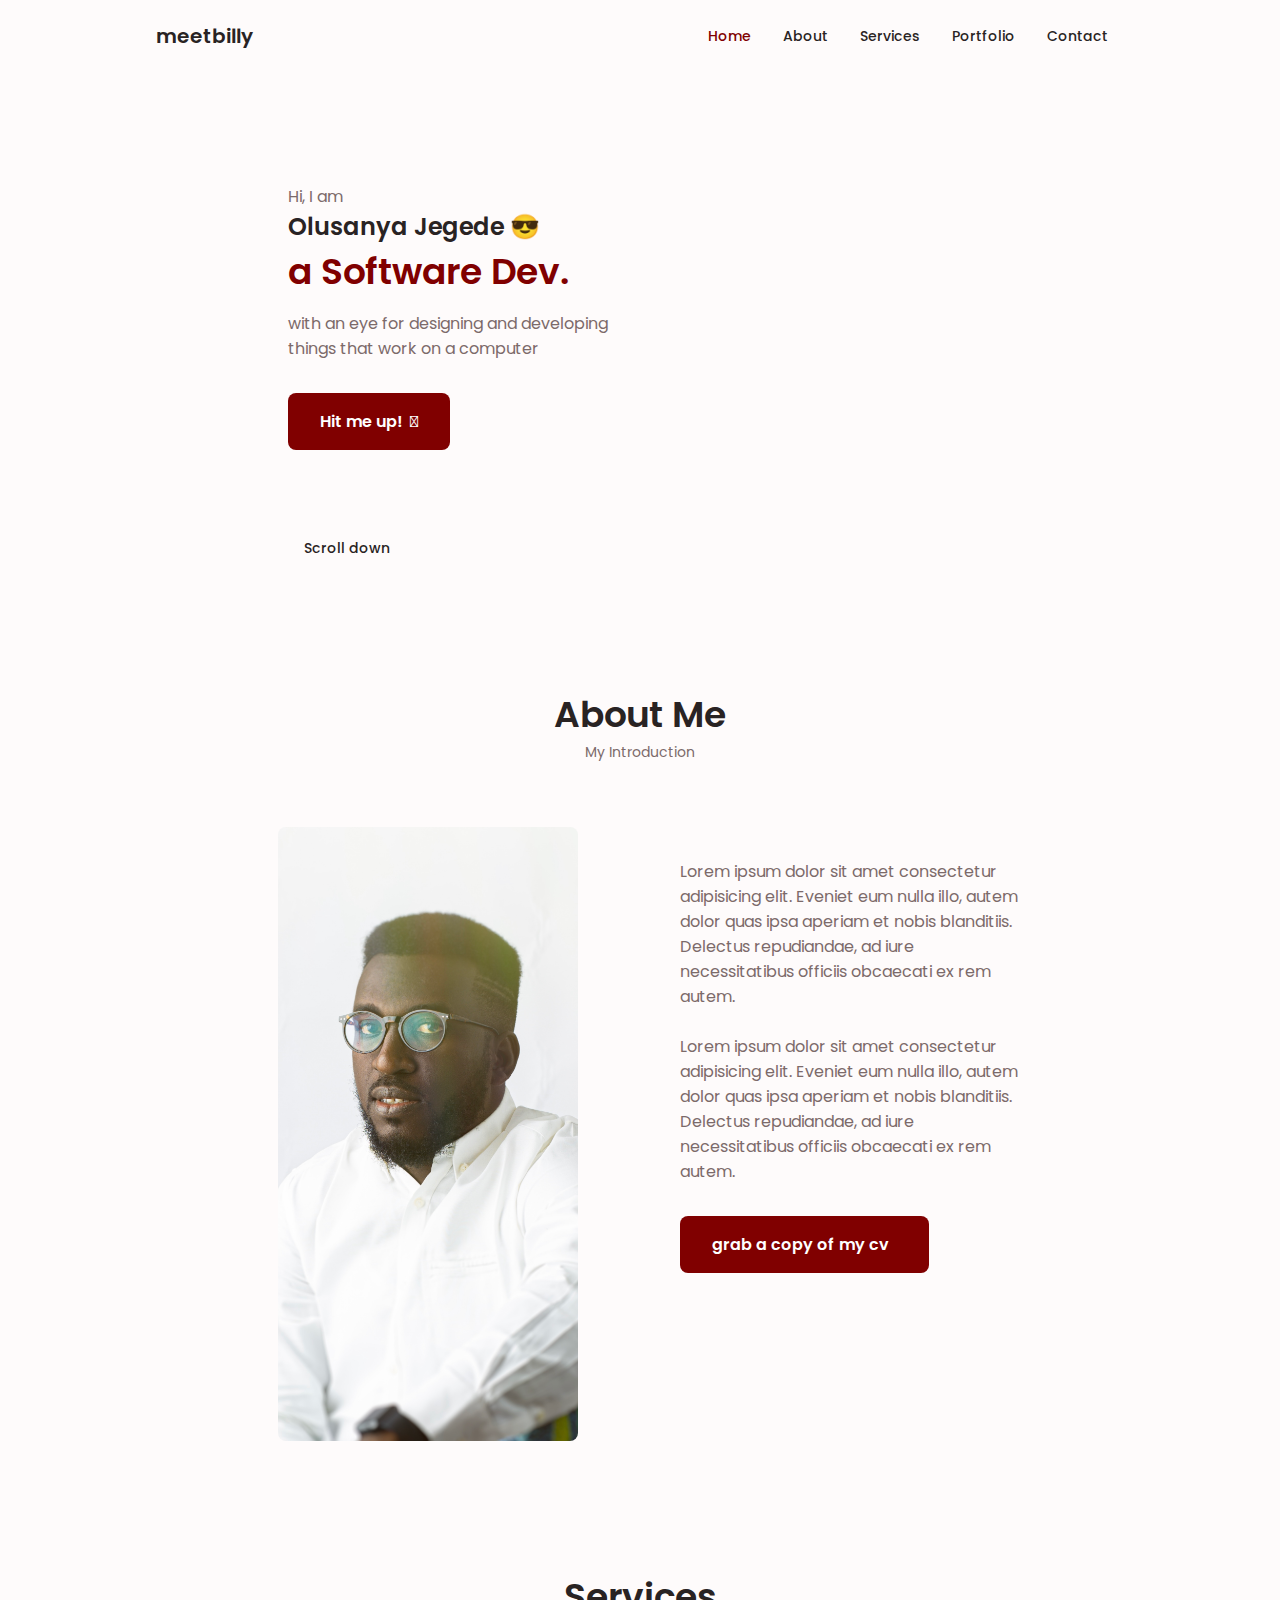
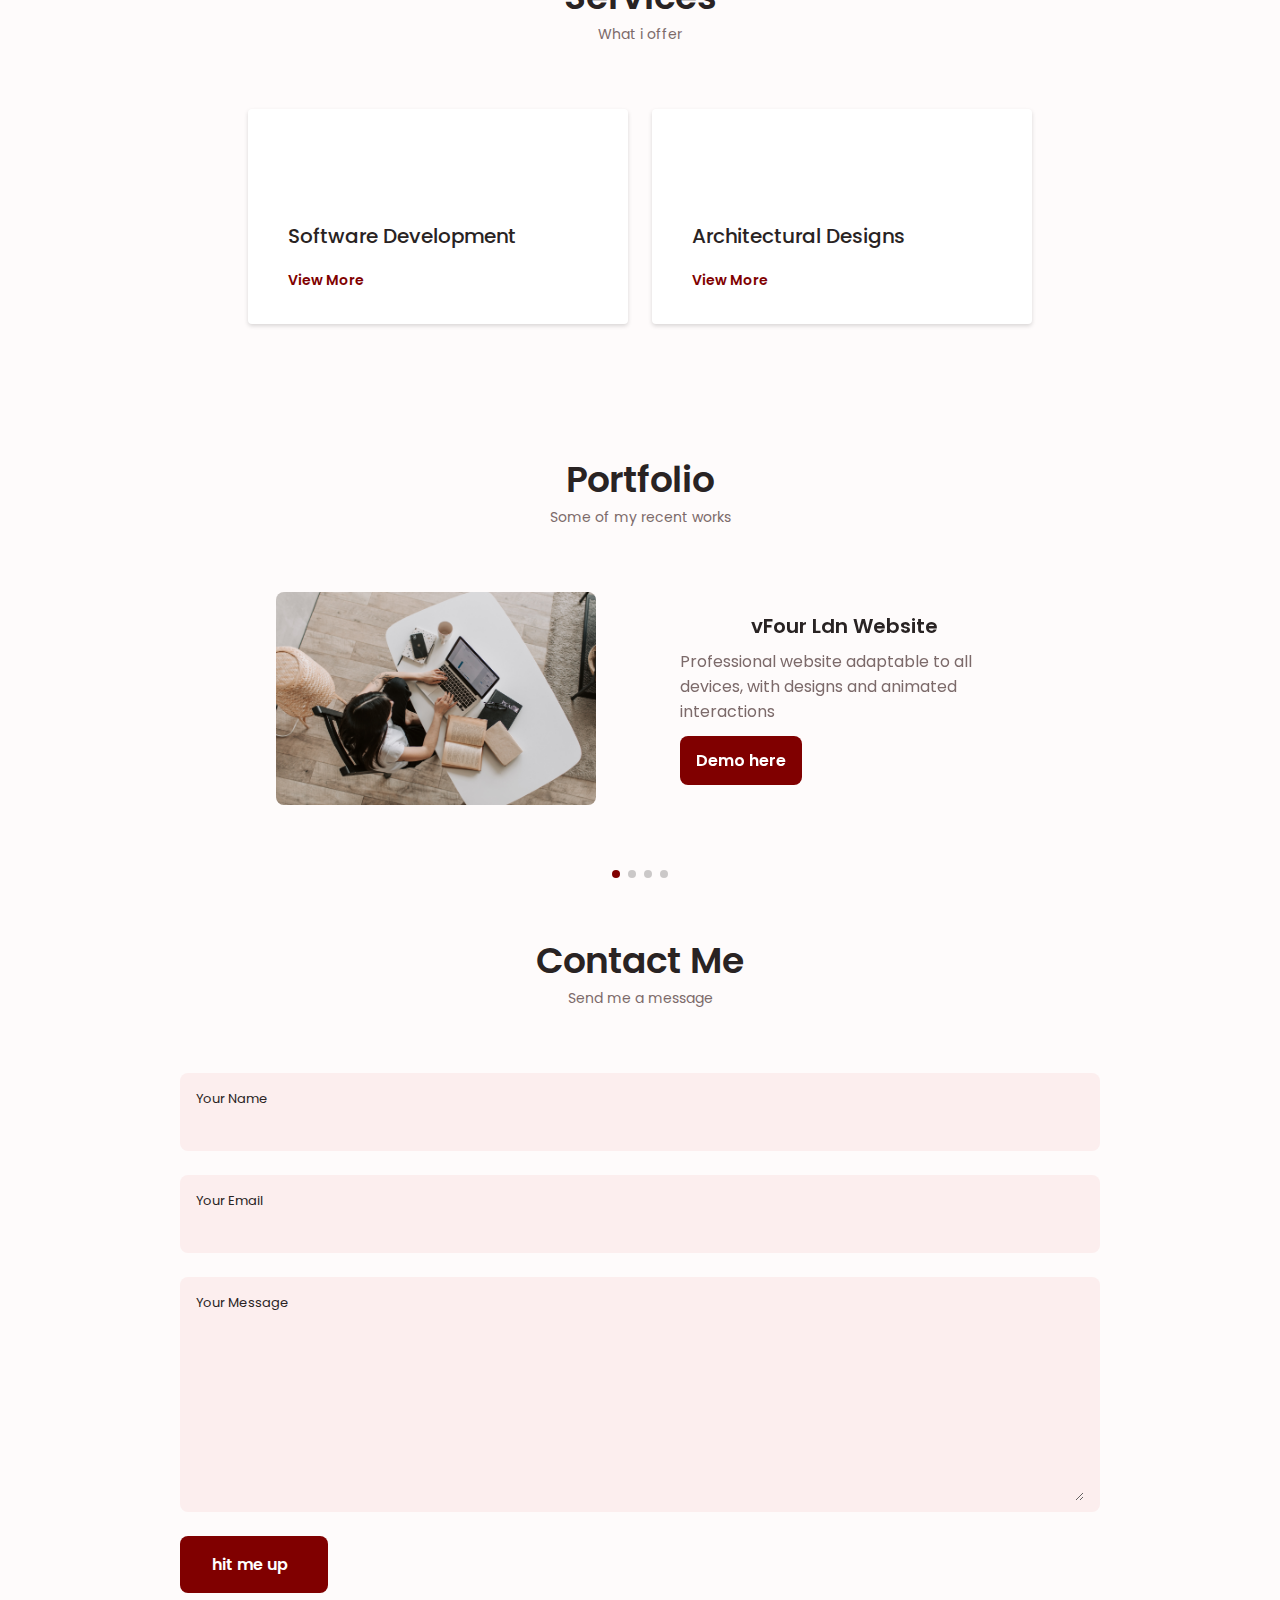
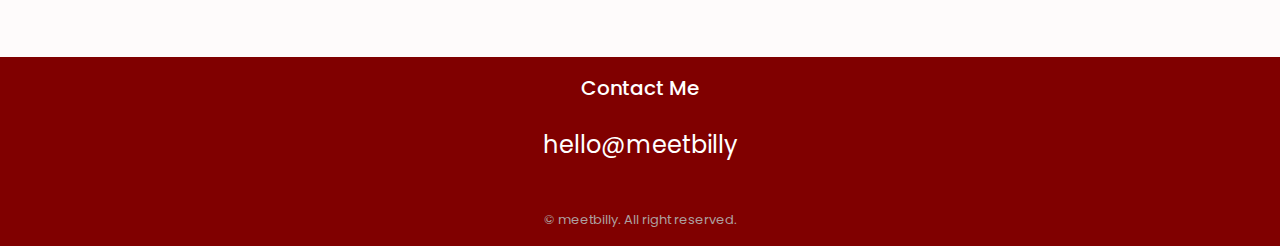
==== commit 11f93455: "structure + styles + js functionality done" ====
--- a/index.html
+++ b/index.html
@@ -21,7 +21,7 @@
                 <div class="nav__menu" id="nav-menu">
                     <ul class="nav__list grid">
                         <li class="nav__item">
-                            <a href="#home" class="nav__link">
+                            <a href="#home" class="nav__link active-link">
                                 <i class="uil uil-estate nav__icon"></i> Home
                             </a>
                         </li>
@@ -50,6 +50,8 @@
                 </div>
 
                 <div class="nav__btns">
+                    <!-- change theme button -->
+                    <i class="uil uil-moon change-theme" id="theme-button"></i>
                     <div class="nav__toggle" id="nav-toggle">
                         <i class="uil uil-apps"></i>
                     </div>
@@ -213,7 +215,7 @@
                 <div class="portfolio__container container swiper mySwiper">
                     <div class="swiper-wrapper">
                         <!-- portfolio item 1 -->
-                        <div class="portfoliol__content grid swiper-slide">
+                        <div class="portfolio__content grid swiper-slide">
                             <img src="/resources/imgs/website.jpg" alt="" class="portfolio_img">
                             <div class="portfolio__data">
                                 <h3 class="portfolio__title">vFour Ldn Website</h3>
@@ -225,7 +227,7 @@
                             </div>
                         </div>
                         <!-- portfolio item 2 -->
-                        <div class="portfoliol__content grid swiper-slide">
+                        <div class="portfolio__content grid swiper-slide">
                             <img src="/resources/imgs/website.jpg" alt="" class="portfolio_img">
                             <div class="portfolio__data">
                                 <h3 class="portfolio__title">vFour Ldn Website</h3>
@@ -237,7 +239,7 @@
                             </div>
                         </div>
                         <!-- portfolio item 3 -->
-                        <div class="portfoliol__content grid swiper-slide">
+                        <div class="portfolio__content grid swiper-slide">
                             <img src="/resources/imgs/website.jpg" alt="" class="portfolio_img">
                             <div class="portfolio__data">
                                 <h3 class="portfolio__title">vFour Ldn Website</h3>
@@ -249,7 +251,7 @@
                             </div>
                         </div>
                         <!-- portfolio item 4 -->
-                        <div class="portfoliol__content grid swiper-slide">
+                        <div class="portfolio__content grid swiper-slide">
                             <img src="/resources/imgs/website.jpg" alt="" class="portfolio_img">
                             <div class="portfolio__data">
                                 <h3 class="portfolio__title">vFour Ldn Website</h3>
@@ -303,16 +305,25 @@
                         </a>
                     </div>
                 </form>
-
-
-                <div class="contact__container container grid">
-                    <h2 class="section__title">Contact Me</h2>
-                    
-                    <a href="#" class="contact__subtitle">hello@meetbilly</a>
-                </div>
             </section>
         </main>
 
+        <!-- footer section -->
+        <footer class="footer">
+            <div class="footer__bg">
+                <div class="footer_container container grid">
+                    <h3 class="footer__title">Contact Me</h2>
+                    <a href="#" class="footer__subtitle">hello@meetbilly</a>
+                </div>
+                <p class="footer__copy">&#169; meetbilly. All right reserved.</p>
+            </div>
+        </footer>
+        <!-- end of footer section -->
+
+        <!-- scroll up button -->
+        <a href="#" class="scrollup" id="scroll-up">
+            <i class="uil uil-arrow-up scrollup__icon"></i>
+        </a>
         
 
         
--- a/resources/css/style.css
+++ b/resources/css/style.css
@@ -16,6 +16,9 @@
     --body-color: hsl(var(--hue-color), 60%, 99%);
     --container-color: #fff;
 
+    --scroll-bar-color: hsl(var(--hue-color), 12%, 90%);
+    --thmub-scroll-color: hsl(var(--hue-color), 12%, 89%);
+
     /* font and typography */
     --body-font: 'Poppins', sans-serif;
 
@@ -222,6 +225,89 @@
 .show-menu {
     bottom: 0;
 }
+
+/* active link */
+.active-link {
+    color: var(--first-color);
+}
+
+/* change scroll header background*/
+.scroll-header {
+    box-shadow: 0 -1px 4px rgba(0, 0, 0, 0.15);
+}
+
+/* scroll up styling */
+.scrollup {
+    position: fixed;
+    right: 1rem;
+    bottom: -20%;
+    background-color: var(--first-color);
+    opacity: 0.8;
+    padding: 0 0.3rem;
+    border-radius: 0.4rem;
+    z-index: var(--z-tooltip);
+    transition: 0.4s;
+}
+
+.scrollup:hover {
+    background-color: var(--first-color-alt);
+}
+
+.scrollup__icon {
+    font-size: 1.5rem;
+    color: white;
+}
+
+/* scroll bar */
+::-webkit-scrollbar {
+    width: 0.60rem;
+    background-color: var(--scroll-bar-color);
+    border-radius: 0.5rem;
+}
+
+::-webkit-scrollbar-thumb {
+    background-color: var(--thmub-scroll-color);
+    border-radius: 0.5rem;
+}
+
+::-webkit-scrollbar-thumb:hover {
+    background-color: var(--text-color-light);
+}
+
+/* show-scroll */
+.show-scroll {
+    bottom: 5rem;
+}
+
+/* theme changing button */
+.nav__btns {
+    display: flex;
+    align-items: center;
+}
+
+.change-theme {
+    font-size: 1.25rem;
+    color: var(--title-color);
+    margin-right: var(--mb-1);
+    cursor: pointer;
+}
+
+.change-theme:hover {
+    color: var(--first-color);
+}
+
+/* variables for the dark theme */
+body.dark-theme {
+    --first-color-second: hsl(var(--hue-color), 30%, 8%);
+    --title-color: hsl(var(--hue-color), 8%, 95%);
+    --text-color: hsl(var(--hue-color), 8%, 75%);
+    --input-color: hsl(var(--hue-color), 29%, 16%);
+    --body-color: hsl(var(--hue-color), 28%, 12%);
+    --container-color: hsl(var(--hue-color), 29%, 16%);
+    --scroll-bar-color: hsl(var(--hue-color), 12%, 48%);
+    --thmub-scroll-color: hsl(var(--hue-color), 12%, 36%);
+}
+
 
 /* home page styling */
 .home__container {
@@ -541,16 +627,293 @@
     row-gap: 3rem;
 }
 
+.contact__info {
+    display: flex;
+    margin-bottom: var(--mb-2);
+}
+
 .contact__content {
     background-color: var(--input-color);
     border-radius: 0.5rem;
     padding: 0.75rem 1rem 0.25rem;
 }
 
+.contact__label {
+    font-size: var(--fw-smaller);
+    color: var(--title-color);
+}
+
 .contact__input {
     width: 100%;
     background-color: var(--input-color);
-}
+    color: var(--text-color);
+    font-family: var(--body-font);
+    font-size: var(--fw-reg);
+    border: none;
+    outline: none;
+    padding: 0.25rem 0.5rem 0.5rem 0;
+}
+
+/* footer styling */
+.footer {
+    padding-top: 2rem;
+}
+
+.footer__container {
+    row-gap: 3rem;
+}
+
+.footer__bg {
+    background-color: var(--first-color-second);
+    padding: 1rem 0 1rem;
+}
+
+.footer__title {
+    font-size: var(--fs-h3);
+    font-weight: var(--fw-meduim);
+    text-align: center;
+}
+
+.footer__subtitle {
+    font-size: 1.5rem;
+    color: var(--text-color-light);
+    display: block;
+    text-align: center;
+}
+
+.footer__copy {
+    font-size: var(--fw-smaller);
+    text-align: center;
+    color: var(--text-color-light);
+    margin-top: var(--mb-3);
+}
+
+.footer__title,
+.footer__subtitle {
+    color: white;
+}
+
+/* use responsive to adjust the screen sizes when editing for final push */
+/* media queries */
+/* small devices */
+@media screen and (max-width: 350px) {
+    .container {
+        margin-left: var(--mb-1);
+        margin-right: var(--mb-1);
+    }
+
+    .nav__menu {
+        padding: 2rem 0.25rem 4rem;
+    }
+
+    .nav__list {
+        column-gap: 0;
+    }
+
+    .home__content {
+        grid-template-columns: 0.25fr 3fr;
+    }
+
+    .services__container {
+        grid-template-columns: max-content;
+        justify-content: center;
+    }
+}
+
+/* medium devices */
+@media screen and (min-width: 568px) {
+    .home__content {
+        grid-template-columns: max-content 1fr 1fr;
+    }
+
+    .home__data {
+        grid-column: initial;
+    }
+
+    .home__img {
+        order: 1;
+        justify-self: center;
+    }
+
+    .about__container,
+    .services__container,
+    .portfolio__content {
+        grid-template-columns: repeat(2, 1fr);
+    }
+}
+
+@media screen and (min-width: 768px) {
+    .container {
+        margin-left: auto;
+        margin-right: auto;
+    }
+
+    body {
+        margin: 0;
+    }
+
+    .section {
+        padding: 6rem 0 2rem;
+    }
+
+    .section__subtitle {
+        margin-bottom: 4rem;
+    }
+
+    .header {
+        top: 0;
+        bottom: initial;
+    }
+
+    .header,
+    .main,
+    .footer__container {
+        padding: 0 1rem;
+    }
+
+    .nav {
+        height: calc(var(--header-height) + 1.5rem);
+        column-gap: 1rem;
+    }
+
+    .nav__icon,
+    .nav__close,
+    .nav__toggle {
+        display: none;
+    }
+
+    .nav__list {
+        display: flex;
+        column-gap: 2rem;
+    }
+
+    .nav__menu {
+        margin-left: auto;
+    }
+
+    .change-theme {
+        margin: 0;
+    }
+
+    .home__container {
+        row-gap: 5rem;
+    }
+
+    .home__content {
+        padding-top: 5.5rem;
+        column-gap: 2rem;
+    }
+
+    .home__scroll {
+        display: block;
+    }
+
+    .home__scroll-button {
+        margin-left: 3rem;
+    }
+
+    .about__container {
+        column-gap: 5rem;
+    }
+
+    .about__desc {
+        text-align: initial;
+    }
+
+    .about__buttons {
+        justify-content: initial;
+    }
+
+    .services__container {
+        grid-template-columns: repeat(2, 240px);
+        justify-content: center;
+    }
+
+    .services__icon {
+        font-size: 2rem;
+    }
+
+    .services__content {
+        padding: 6rem 0 2rem 2.5rem;
+    }
+
+    .services__modal-content {
+        width: 450px;
+    }
+
+    .portfolio_img {
+        width: 320px;
+    }
+
+    .portfolio__content {
+        align-items: center;
+    }
+}
+
+/* large devices */
+@media screen and (min-width: 1024px) {
+    .header,
+    .main,
+    .footer__container {
+        padding: 0;
+    }
+
+    .home__social {
+        transform: translateX(-4rem);
+    }
+
+    .services__container {
+        grid-template-columns: repeat(2, 380px);
+        justify-content: center;
+    }
+
+    .services__icon {
+        font-size: 3rem;
+    }
+
+    .services__modal-content {
+        width: 850px;
+    }
+
+    .portfolio__content {
+        column-gap: 5rem;
+    }
+
+    .swiper-portfolio-icon {
+        font-size: 3.5rem;
+    }
+
+    .swiper-button-prev {
+        left: -3rem;
+    }
+    .swiper-button-next {
+        right: -3rem;
+    }
+
+    .swiper-horizontal > .swiper-pagination-bullets {
+        bottom: -5rem;
+    }
+
+    .contact__form {
+        width: 920px;
+        margin: 0 auto;
+    }
+}
+
+
+
+
+
+
+
+
+
+
+
+
+
+
+
 
 
 
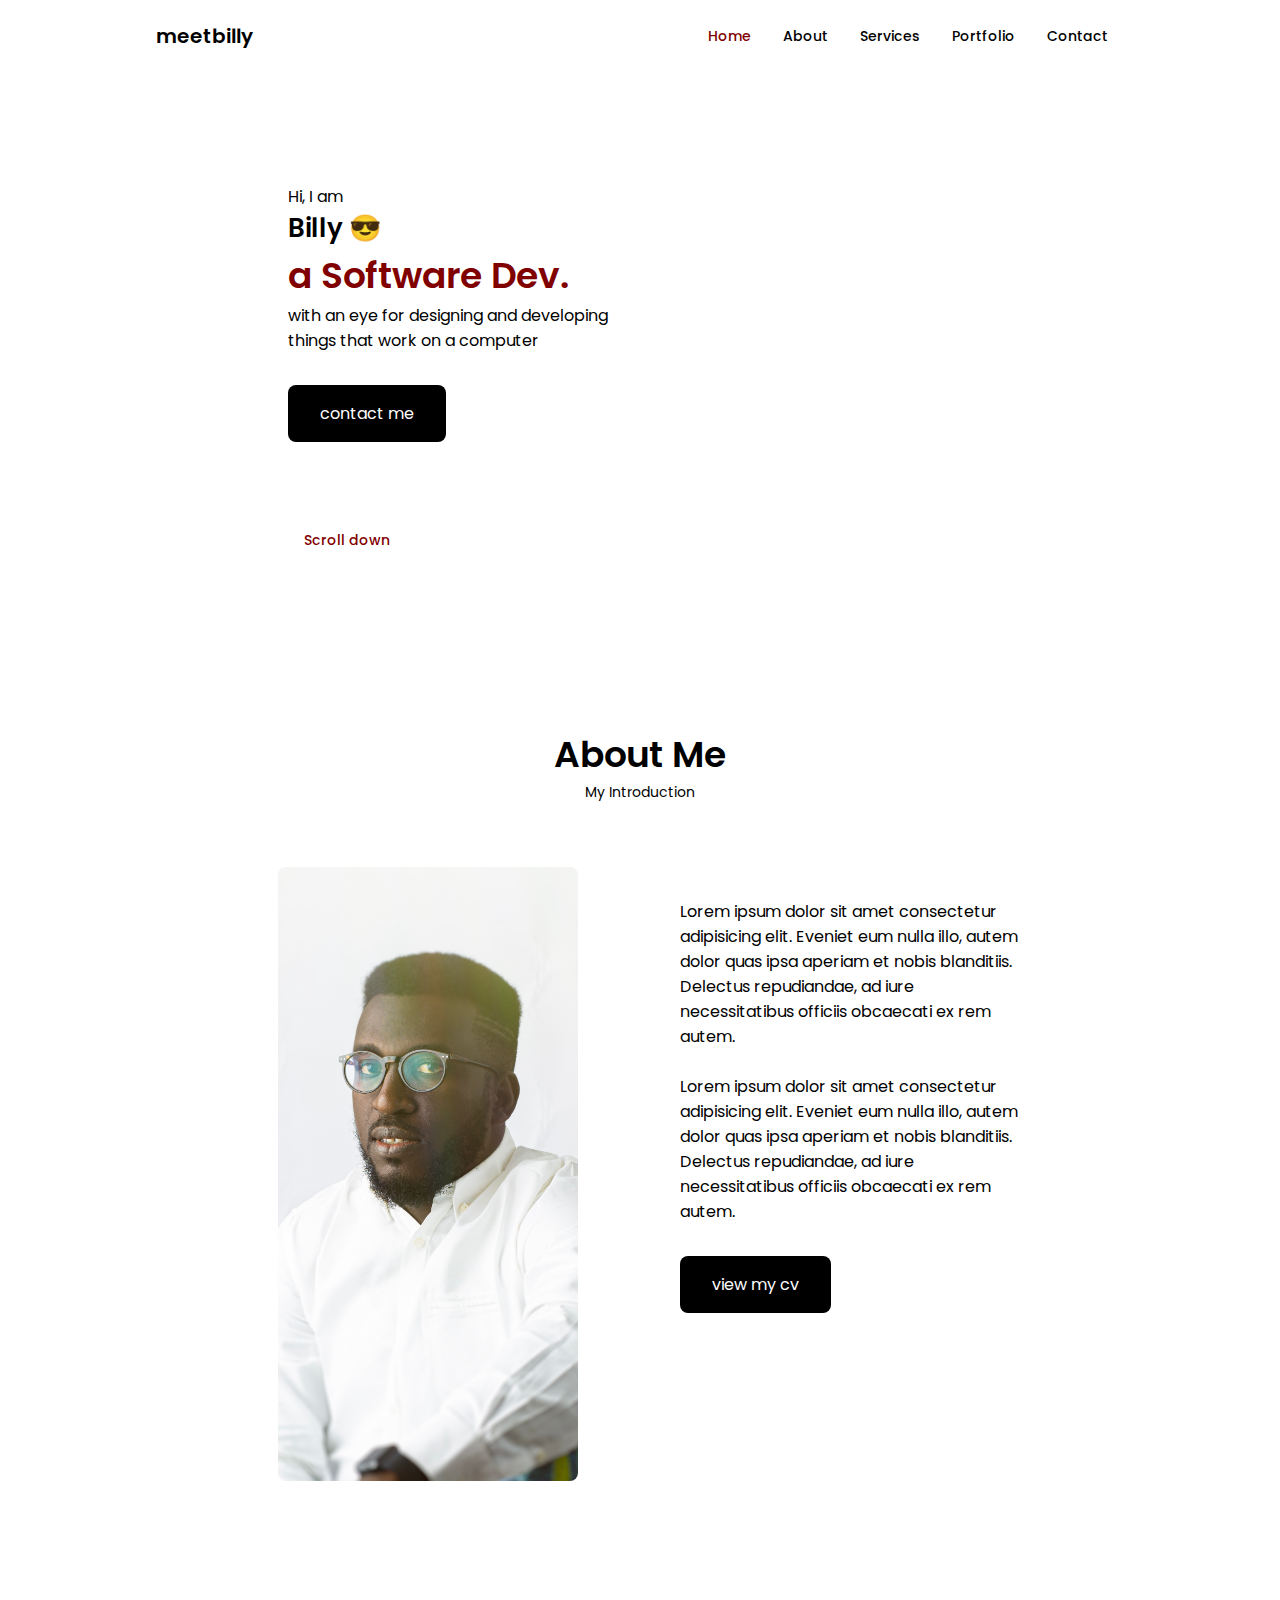
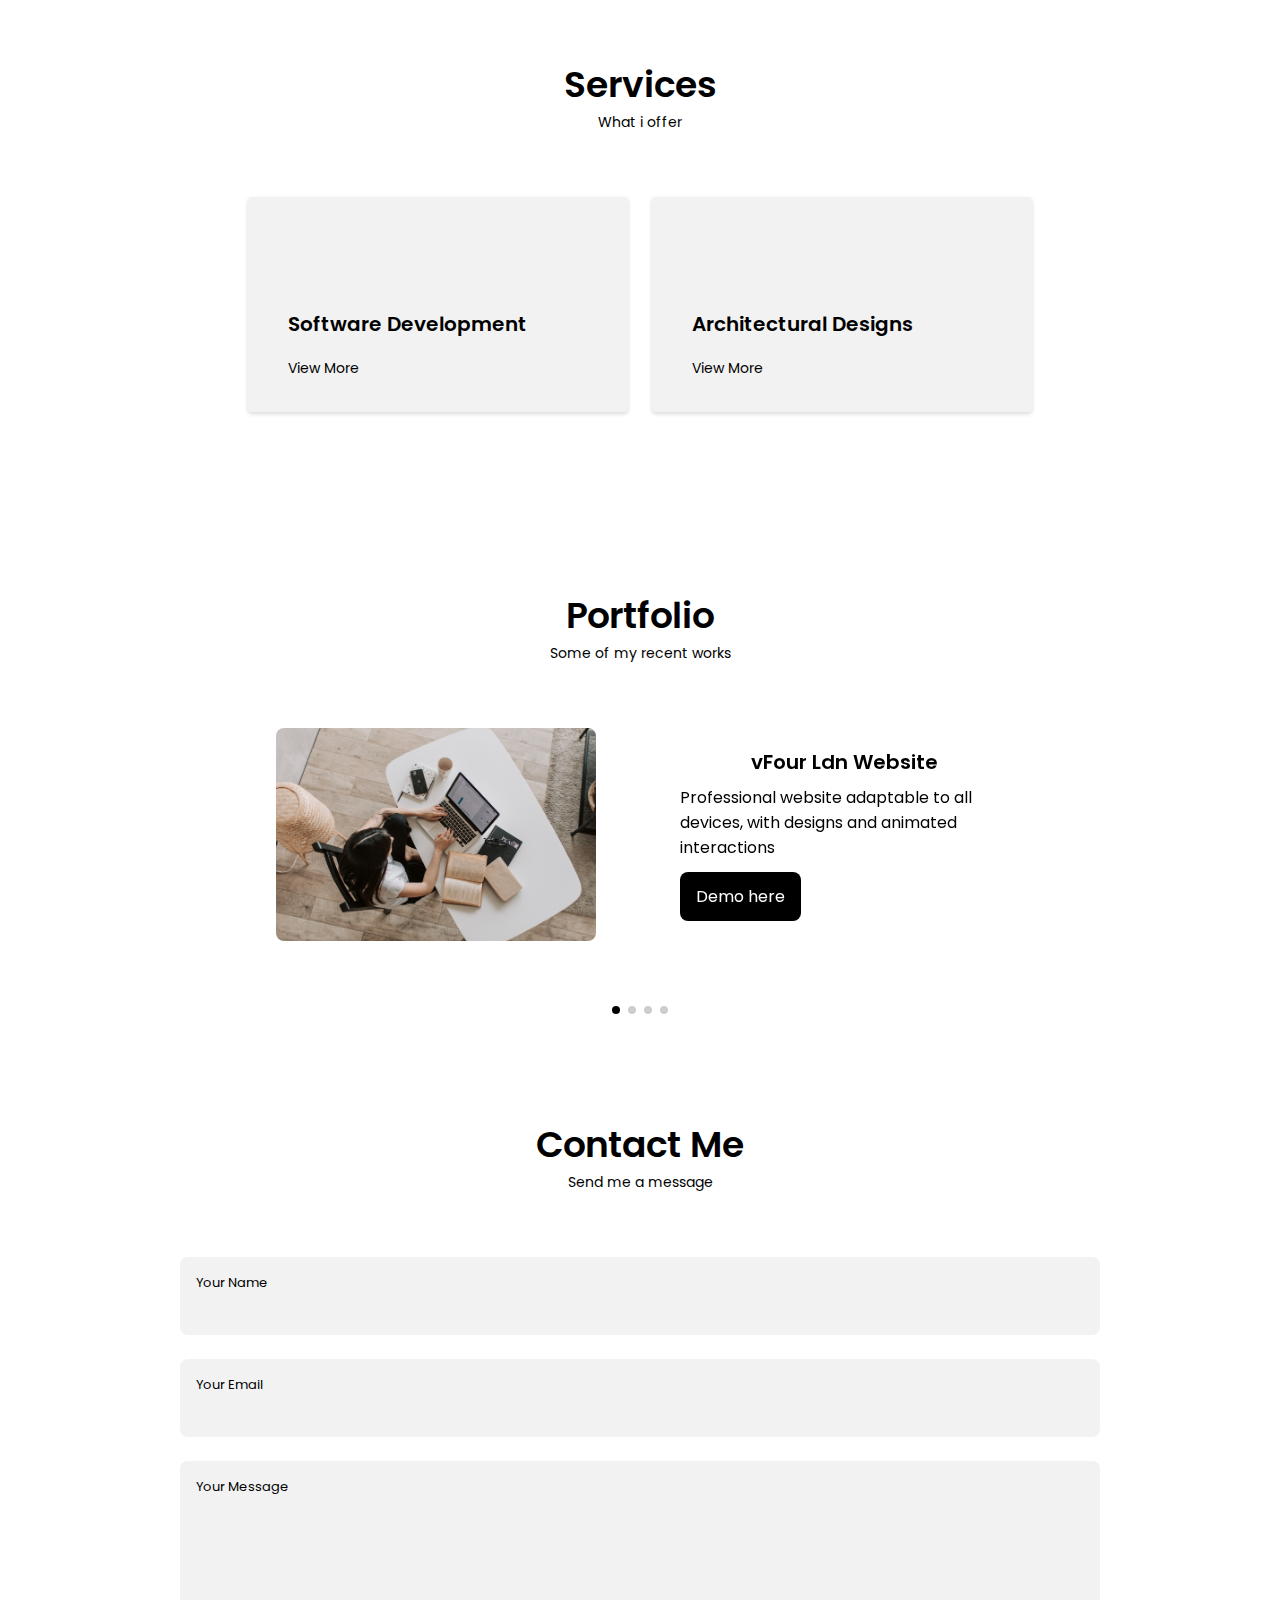
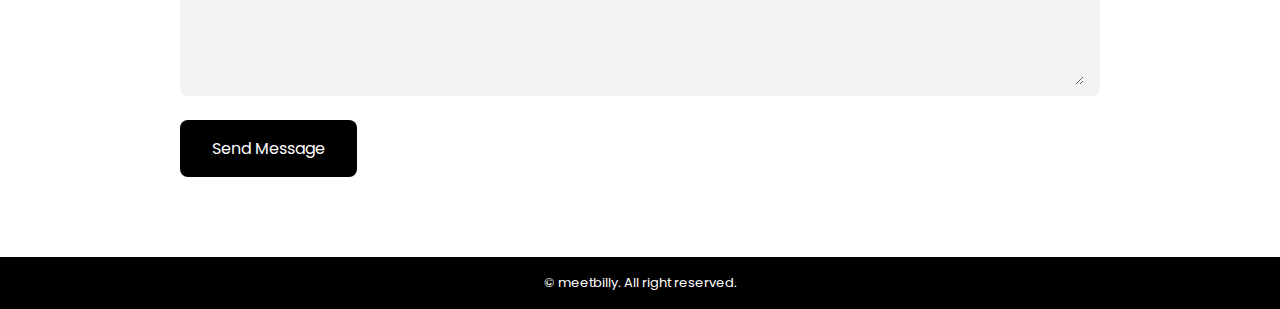
==== commit 80194c40: "structure and styling completed" ====
--- a/index.html
+++ b/index.html
@@ -50,8 +50,8 @@
                 </div>
 
                 <div class="nav__btns">
-                    <!-- change theme button -->
-                    <i class="uil uil-moon change-theme" id="theme-button"></i>
+                    <!-- change theme button
+                    <i class="uil uil-moon change-theme" id="theme-button"></i> -->
                     <div class="nav__toggle" id="nav-toggle">
                         <i class="uil uil-apps"></i>
                     </div>
@@ -84,11 +84,11 @@
                         <!-- profile details -->
                         <div class="home__data">
                             <p class="home__desc greet">Hi, I am</p>
-                            <h3 class="home__title">Olusanya Jegede &#128526;</h3>
+                            <h3 class="home__title">Billy &#128526;</h3>
                             <h1 class="home__subtitle">a Software Dev.</h1>
                             <p class="home__desc">with an eye for designing and developing things that work on a computer</p>
                             <a href="#contact" class="button button--flex">
-                                Hit me up!<i class="uil uil-message"></i>
+                                contact me
                             </a>
                         </div>
                     </div>
@@ -117,8 +117,8 @@
                         Lorem ipsum dolor sit amet consectetur adipisicing elit. Eveniet eum nulla illo, autem dolor quas ipsa aperiam et nobis blanditiis. Delectus repudiandae, ad iure necessitatibus officiis obcaecati ex rem autem.
                         </p>
                         <div class="about__buttons">
-                            <a download="" href="" class="button button--flex">
-                                grab a copy of my cv <i class="uil uil-download-alt button__icon"></i>
+                            <a target="_blank" href="/pdf/Olusanya Jegedes Resume.pdf" class="button button--flex">
+                                view my cv
                             </a>
                         </div>
                     </div>
@@ -132,7 +132,7 @@
                 <span class="section__subtitle">What i offer</span>
                 <!-- my picture container -->
                 <div class="services__container container grid">
-                    <div class="services__content">
+                    <div class="services__content services__content-tech">
                         <div>
                             <i class="uil uil-web-grid services__icon"></i>
                             <h3 class="services__title">Software Development</h3>
@@ -168,7 +168,7 @@
                         </div>
                     </div>
 
-                    <div class="services__content">
+                    <div class="services__content services__content-arch">
                         <div>
                             <i class="uil uil-arrow services__icon"></i>
                             <h3 class="services__title">Architectural Designs</h3>
@@ -300,8 +300,7 @@
                     </div>
                     <div>
                         <a href="#" class="button button--flex">
-                            hit me up
-                            <i class="uil uil-inbox button__icon"></i>
+                            Send Message
                         </a>
                     </div>
                 </form>
@@ -311,10 +310,10 @@
         <!-- footer section -->
         <footer class="footer">
             <div class="footer__bg">
-                <div class="footer_container container grid">
+                <!-- <div class="footer_container container grid">
                     <h3 class="footer__title">Contact Me</h2>
-                    <a href="#" class="footer__subtitle">hello@meetbilly</a>
-                </div>
+                    <a href="mailto:hello@meetbilly" class="footer__subtitle">hello@meetbilly</a>
+                </div> -->
                 <p class="footer__copy">&#169; meetbilly. All right reserved.</p>
             </div>
         </footer>
@@ -325,198 +324,6 @@
             <i class="uil uil-arrow-up scrollup__icon"></i>
         </a>
         
-
-        
-
-        
-
-        <!-- portfolio -->
-
-        <!-- contact -->
-
-        <!-- header -->
-        <!-- <header>
-            <div class="logo">
-                <h3 class="logo_title"><a href="#">OJ</a></h3>
-            </div>
-            <button class="nav-toggle" aria-label="toggle navigation">
-                <span class="hamburger"></span>
-            </button>
-            <nav class="nav">
-                <ul class="nav_list">
-                    <li class="nav_item"><a href="/resume.html" class="nav_link">Resume</a></li>
-                    <li class="nav_item"><a href="/about.html" class="nav_link">About</a></li>
-                    <li class="nav_item"><a href="/projects.html" class="nav_link">Projects</a></li>
-                    <li class="nav_item"><a href="/contact.html" class="nav_link">Contact</a></li>
-                </ul>
-            </nav>
-        </header> -->
-
-        <!-- Intro -->
-        <!-- <section class="intro" id="home">
-            <div class="row">
-                <div class="col-lg-6">
-                    <img src="/resources/imgs/IMG_1694.png" alt="billy profile picture">
-                </div>
-
-                <div class="col-lg-6">
-                    <span class="intro">Hi, I am <strong>Olusanya Jegede</strong> &#128075; </span>
-                    <h3 class="role">a Software Developer</h3>
-                    <p class="role-desc">with an eye for Front-End Design and Software Technology. I just like to design and develop things that work on computer.</p>
-                    <div class="button">
-                        <button type="button" class="readme-button"><a href="/about.html">read more</a></button>
-                    </div>
-                </div> 
-
-                <ul class="social_list">
-                    <li class="social_list_item">
-                        <a href="#" class="social_list_link">
-                            <i class="fa-brands fa-github"></i>
-                        </a>
-                    </li>
-                    <li class="social_list_item">
-                        <a href="#" class="social_list_link">
-                            <i class="fa-brands fa-linkedin"></i>
-                        </a>
-                    </li>
-                    <li class="social_list_item">
-                        <a href="#" class="social_list_link">
-                            <i class="fa-brands fa-instagram"></i>
-                        </a>
-                    </li>
-                    <li class="social_list_item">
-                        <a href="#" class="social_list_link">
-                            <i class="fa-brands fa-twitter"></i>
-                        </a>
-                    </li>
-                </ul>
-            </div> -->
-            <!-- <h1 class="section_title section_title_intro">
-                Hi, I am <strong>Olusanya Jegede &#128075;</strong> 
-            </h1>
-            <p class="section_subtitle section_subtitle_intro">a Software Dev.</p>
-            <img src="/resources/imgs/IMG_1694.png" alt="a picture of Olusanya smiling" class="intro_img"> <!-- picture img -->
-            <!-- <a href="/about.html" class="btn_read_more">Read more</a>
-            <div class="socials">
-                <ul class="social_list">
-                    <li class="social_list_item">
-                        <a href="#" class="social_list_link">
-                            <i class="fa-brands fa-github"></i>
-                        </a>
-                    </li>
-                    <li class="social_list_item">
-                        <a href="#" class="social_list_link">
-                            <i class="fa-brands fa-linkedin"></i>
-                        </a>
-                    </li>
-                    <li class="social_list_item">
-                        <a href="#" class="social_list_link">
-                            <i class="fa-brands fa-instagram"></i>
-                        </a>
-                    </li>
-                    <li class="social_list_item">
-                        <a href="#" class="social_list_link">
-                            <i class="fa-brands fa-twitter"></i>
-                        </a>
-                    </li>
-                </ul>
-            </div> --> 
-        <!-- </section> -->
-
-        <!-- Resume/Services -->
-        <!-- <section class="resume" id="resume">
-            <h2 class="section_title section_title_resume">What I Do</h2>
-            <div class="resume">
-                <div class="resume_service">
-                    <h3>Dev.</h3>
-                    <p></p>
-                </div> /resume_service -->
-
-                <!-- <div class="resume_service">
-                    <h3>Design + Developemnt</h3>
-                    <p></p>
-                </div> /resume_service -->
-
-                <!-- <div class="resume_service">
-                    <h3>Pro bono Football and Tennis Trainer &#128513;</h3>
-                    <p></p>
-                </div> /resume_service -->
-            <!-- </div>
-
-            <a href="#projects" class="btn">see some of my projects</a>
-        </section> -->
-
-        <!-- About me -->
-        <!-- <section class="about" id="about">
-            <h2 class="section_title section_title_about">Who am I?</h2>
-            <p class="section_subtitle section_subtitle_about"></p>
-
-            <div class="about-me_body">
-                <p></p>
-            </div>
-
-            <img src="/resources/imgs/IMG_0458.jpeg" alt="a picture of Olusanya standing">
-        </section> -->
-
-        <!-- Projects -->
-        <!-- <section class="projects" id="projects">
-            <h2 class="section_title section_title_projects">Recent Projects</h2>
-            <p class="section_subtitle section_subtitle_projects"></p>
-
-            <div class="portfolio"> -->
-                <!-- Portfolio item 1 -->
-                <!-- <a href="#" class="portfolio_item">
-                    <img src="" alt="">
-                </a> -->
-                <!-- Portfolio item 2 -->
-                <!-- <a href="#" class="portfolio_item">
-                    <img src="" alt="">
-                </a> -->
-                <!-- Portfolio item 3 -->
-                <!-- <a href="#" class="portfolio_item">
-                    <img src="" alt="">
-                </a> -->
-                <!-- Portfolio item 4 -->
-                <!-- <a href="#" class="portfolio_item">
-                    <img src="" alt="">
-                </a>
-            </div>
-        </section> -->
-
-        <!-- Contact -->
-        <!-- <section class="contact" id="contact">
-            <h2 class="section_title section_title_contact">Get in touch</h2> -->
-            <!-- Contact form -->
-            <!-- <div class="container">
-                <form action="/action_page.php">
-                    <label for="name">Your Name</label>
-                    <input type="text" id="name" name="firstname" placeholder="Your name">
-
-                    <label for="email">Your Email</label>
-                    <input type="email" name="email" id="email" placeholder="Your email">
-            
-                    <label for="subject">Your message</label>
-                    <textarea id="subject" name="subject" placeholder="Leave a message" style="height:100px"></textarea>
-                
-                    <button>
-                    <input type="submit" value="Submit">
-                    </button>
-                </form>
-            </div>
-        </section> -->
-
-        <!-- Footer -->
-        <!-- <footer class="footer">
-            <p class="section_subtitle section_subtitle_footer">Get in touch with me</p>
-            <a href="" class="footer_link">hello@meetbilly</a>
-            <ul class="social_list">
-                <li class="social_list_item"><a href="#" class="social_list_link">Github</a></li>
-                <li class="social_list_item"><a href="#" class="social_list_link">LinkedIn</a></li>
-                <li class="social_list_item"><a href="#" class="social_list_link">Instagram</a></li>
-                <li class="social_list_item"><a href="#" class="social_list_link">Twitter</a></li>
-            </ul>
-        </footer> -->
-
         <!-- swiper js link -->
         <script src="js/swiper-bundle.min.js"></script>
 
--- a/resources/css/style.css
+++ b/resources/css/style.css
@@ -5,15 +5,15 @@
 :root {
     --header-height: 3rem;
     --hue-color: 0;
-    --first-color: hsl(var(--hue-color), 100%, 25%);
-    --first-color-second: hsl(var(--hue-color), 100%, 25%);
-    --first-color-alt: hsl(var(--hue-color), 57%, 53%);
+    --first-color: hsl(var(--hue-color), 0%, 0%);
+    --first-color-second: hsl(var(--hue-color), 0%, 0%);
+    --first-color-alt: hsl(var(--hue-color), 100%, 25%);
     --first-color-lighter: hsl(var(--hue-color), 92%, 85%);
-    --title-color: hsl(var(--hue-color), 8%, 15%);
-    --text-color: hsl(var(--hue-color), 8%, 45%);
+    --title-color: hsl(var(--hue-color), 100%, 25%);
+    --text-color: hsl(var(--hue-color), 0%, 0%);
     --text-color-light: hsl(var(--hue-color), 8%, 65%);
-    --input-color: hsl(var(--hue-color), 70%, 96%);
-    --body-color: hsl(var(--hue-color), 60%, 99%);
+    --input-color: hsl(var(--hue-color), 0%, 85%);
+    --body-color: hsl(var(--hue-color), 0%, 100%);
     --container-color: #fff;
 
     --scroll-bar-color: hsl(var(--hue-color), 12%, 90%);
@@ -80,12 +80,13 @@
     margin: 0 0 var(--header-height) 0;
     font-family: var(--body-font);
     font-size: var(--fw-reg);
+    /* background-image: url('/resources/imgs/Thumbnail.png'); */
     background-color: var(--body-color);
     color: var(--text-color);
 }
 
 h1,h2,h3,h4 {
-    color: var(--title-color);
+    color: var(--text-color);
     font-weight: var(--fw-semi-bold);
 }
 
@@ -104,7 +105,8 @@
 
 /* reuseable css classes */
 .section {
-    padding: 0rem 0 2rem;
+    padding: 1rem 1rem 2rem;
+    margin-bottom: 3rem;
 }
 
 .section__title {
@@ -140,6 +142,7 @@
     bottom: 0;
     left: 0;
     z-index: var(--z-fixed);
+    /* background-image: url('/resources/imgs/Thumbnail.png'); */
     background-color: var(--body-color);
 }
 
@@ -154,13 +157,13 @@
 
 .nav__logo,
 .nav__toggle {
-    color: var(--title-color);
+    color: var(--text-color);
     font-weight: var(--fw-semi-bold);
     font-size: 20px;
 }
 
 .nav__logo:hover {
-    color: var(--first-color);
+    color: var(--title-color);
 }
 
 .nav__toggle {
@@ -168,7 +171,7 @@
 }
 
 .nav__toggle:hover {
-    color: var(--first-color);
+    color: var(--title-color);
 }
 
 .nav__list {
@@ -181,12 +184,12 @@
     flex-direction: column;
     align-items: center;
     font-size: var(--fw-small);
+    color: var(--text-color);
+    font-weight: var(--fw-meduim);
+}
+
+.nav__link:hover {
     color: var(--title-color);
-    font-weight: var(--fw-meduim);
-}
-
-.nav__link:hover {
-    color: var(--first-color);
 }
 
 .nav__icon {
@@ -199,11 +202,11 @@
     bottom: 0.5rem;
     font-size: 1.5rem;
     cursor: pointer;
-    color: var(--first-color);
+    color: var(--text-color);
 }
 
 .nav__close:hover {
-    color: var(--first-color-alt);
+    color: var(--title-color);
 }
 
 /* font size for smaller devices */
@@ -214,6 +217,7 @@
         left: 0;
         width: 100%;
         background-color: var(--body-color);
+        /* background-image: url('/resources/imgs/Thumbnail.png'); */
         padding: 2rem 1.5rem 4rem;
         box-shadow: 0 -1px 4px rgba(0, 0, 0, 0.15);
         border-radius: 1.5rem 1.5rem 0 0;
@@ -228,7 +232,7 @@
 
 /* active link */
 .active-link {
-    color: var(--first-color);
+    color: var(--title-color);
 }
 
 /* change scroll header background*/
@@ -293,21 +297,20 @@
 }
 
 .change-theme:hover {
-    color: var(--first-color);
+    color: var(--first-color-alt);
 }
 
 /* variables for the dark theme */
-body.dark-theme {
+/* body.dark-theme {
     --first-color-second: hsl(var(--hue-color), 30%, 8%);
-    --title-color: hsl(var(--hue-color), 8%, 95%);
-    --text-color: hsl(var(--hue-color), 8%, 75%);
+    --title-color: hsl(var(--hue-color), 0%, 100%);
+    --text-color: hsl(var(--hue-color), 0%, 100%);
     --input-color: hsl(var(--hue-color), 29%, 16%);
-    --body-color: hsl(var(--hue-color), 28%, 12%);
+    --body-color: hsl(var(--hue-color), 0%, 0%);
     --container-color: hsl(var(--hue-color), 29%, 16%);
     --scroll-bar-color: hsl(var(--hue-color), 12%, 48%);
     --thmub-scroll-color: hsl(var(--hue-color), 12%, 36%);
-}
-
+} */
 
 /* home page styling */
 .home__container {
@@ -316,7 +319,7 @@
 
 .home__content {
     grid-template-columns: .5fr 3fr;
-    padding-top: 4rem;
+    padding-top: 2.5rem;
 }
 
 .home__social {
@@ -335,7 +338,8 @@
 }
 
 .home__blob-img {
-    width: 250px;
+    width: 200px;
+    float: right;
 }
 
 .home__data {
@@ -344,14 +348,14 @@
 }
 
 .home__title {
-    font-size: 24px;
+    font-size: 26px;
+    color: var(--text-color);
 }
 
 .home__subtitle {
     font-size: 36px;
-    color: var(--first-color);
+    color: var(--title-color);
     font-weight: var(--fw-semi-bold);
-    margin-bottom: var(--mb-0-75);
 }
 
 .home__desc {
@@ -374,6 +378,7 @@
 
 .home__scroll-button:hover {
     transform: translateY(0.25rem);
+    color: var(--first-color-alt);
 }
 
 .home__scroll-mouse {
@@ -394,16 +399,15 @@
 /* button styling */
 .button {
     display: inline-block;
-    background-color: var(--first-color);
+    background-color: var(--text-color);
     color: #fff;
     padding: 1rem 2rem;
     border-radius: 0.5rem;
     font-size: 1rem;
-    font-weight: var(--fw-semi-bold);
 }
 
 .button:hover {
-    background-color: var(--first-color-alt);
+    background-color: var(--title-color);
 }
 
 .button__icon {
@@ -469,12 +473,28 @@
 
 .services__content {
     position: relative;
-    background-color: var(--container-color);
-    padding: 3.5rem 0.5rem 1.25rem 1.5rem;
+    background-color: hsl(var(--hue-color), 0%, 95%);
+    padding: 1.25rem;
     border-radius: 0.25rem;
     box-shadow: 0 2px 4px rgba(0, 0, 0, 0.15);
     transition: 0.3s;
 }
+
+/* .services__content-tech {
+    background-image: url('/resources/imgs/exercisebookingapp.jpg');
+    /* Add the blur effect */
+  /* filter: blur(8px);
+  -webkit-filter: blur(8px); */
+
+  /* Center and scale the image nicely */
+  /* background-position: center;
+  background-repeat: no-repeat;
+  background-size: cover;
+} */
+
+/* .services__content-arch {
+    background-image: url('/resources/imgs/residential.JPG');
+} */
 
 .services__content:hover {
     box-shadow: 0 4px 8px rgba(0, 0, 0, 0.15);
@@ -490,7 +510,6 @@
 .services__title {
     font-size: var(--fs-h3);
     margin-bottom: var(--mb-1);
-    font-weight: var(--fw-meduim);
 }
 
 .services__button {
@@ -536,7 +555,6 @@
 
 .services__modal-title {
     font-size: var(--fs-h3);
-    font-weight: var(--fw-meduim);
     margin-bottom: var(--mb-1-5);
 }
 
@@ -595,20 +613,20 @@
 }
 
 .swiper-portfolio-icon {
-    font-size: 2rem;
+    font-size: 3rem;
     color: var(--first-color);
 }
 
 .swiper-button-next {
-    right: -0.5rem;
+    right: -1.25rem;
 }
 
 .swiper-button-prev {
-    left: -0.5rem;
+    left: -1.25rem;
 }
 
 .swiper-horizontal > .swiper-pagination-bullets {
-    bottom: -2.5rem;
+    bottom: -3.5rem;
 }
 
 .swiper-pagination-bullet-active {
@@ -623,10 +641,6 @@
 
 
 /* contact styling */
-.contact__container {
-    row-gap: 3rem;
-}
-
 .contact__info {
     display: flex;
     margin-bottom: var(--mb-2);
@@ -640,7 +654,12 @@
 
 .contact__label {
     font-size: var(--fw-smaller);
-    color: var(--title-color);
+    color: var(--text-color);
+}
+
+.contact__form {
+    width: 90%;
+    margin: 0 auto;
 }
 
 .contact__input {
@@ -655,9 +674,9 @@
 }
 
 /* footer styling */
-.footer {
+/* .footer {
     padding-top: 2rem;
-}
+} */
 
 .footer__container {
     row-gap: 3rem;
@@ -665,7 +684,7 @@
 
 .footer__bg {
     background-color: var(--first-color-second);
-    padding: 1rem 0 1rem;
+    padding: 1rem;
 }
 
 .footer__title {
@@ -684,13 +703,16 @@
 .footer__copy {
     font-size: var(--fw-smaller);
     text-align: center;
-    color: var(--text-color-light);
-    margin-top: var(--mb-3);
+    color: var(--body-color);
 }
 
 .footer__title,
 .footer__subtitle {
     color: white;
+}
+
+a.footer__subtitle:hover {
+    color: var(--first-color-alt);
 }
 
 /* use responsive to adjust the screen sizes when editing for final push */
@@ -706,17 +728,42 @@
         padding: 2rem 0.25rem 4rem;
     }
 
+    .home__scroll {
+        display: block;
+    }
+
+    .home__subtitle {
+        font-size: 24px;
+    }
+    
     .nav__list {
         column-gap: 0;
     }
 
     .home__content {
         grid-template-columns: 0.25fr 3fr;
+    }
+
+    .home__social-icon {
+        color: var(--text-color);
     }
 
     .services__container {
         grid-template-columns: max-content;
         justify-content: center;
+    }
+
+    .contact__content {
+        background-color: hsl(var(--hue-color), 0%, 95%);
+    }
+
+    .contact__input {
+        background-color: hsl(var(--hue-color), 0%, 95%);
+    }
+
+    .swiper-portfolio-icon {
+        font-size: 2rem;
+        color: var(--text-color);
     }
 }
 
@@ -726,6 +773,10 @@
         grid-template-columns: max-content 1fr 1fr;
     }
 
+    .home__subtitle {
+        font-size: 24px;
+    }
+
     .home__data {
         grid-column: initial;
     }
@@ -740,6 +791,14 @@
     .portfolio__content {
         grid-template-columns: repeat(2, 1fr);
     }
+
+    .contact__content {
+        background-color: hsl(var(--hue-color), 0%, 95%);
+    }
+
+    .contact__input {
+        background-color: hsl(var(--hue-color), 0%, 95%);
+    }
 }
 
 @media screen and (min-width: 768px) {
@@ -804,6 +863,10 @@
         column-gap: 2rem;
     }
 
+    .home__subtitle {
+        font-size: 36px;
+    }
+
     .home__scroll {
         display: block;
     }
@@ -847,6 +910,14 @@
 
     .portfolio__content {
         align-items: center;
+    }
+
+    .contact__content {
+        background-color: hsl(var(--hue-color), 0%, 95%);
+    }
+
+    .contact__input {
+        background-color: hsl(var(--hue-color), 0%, 95%);
     }
 }
 
@@ -862,6 +933,10 @@
         transform: translateX(-4rem);
     }
 
+    .home__subtitle {
+        font-size: 36px;
+    }
+
     .services__container {
         grid-template-columns: repeat(2, 380px);
         justify-content: center;
@@ -884,10 +959,10 @@
     }
 
     .swiper-button-prev {
-        left: -3rem;
+        left: -5rem;
     }
     .swiper-button-next {
-        right: -3rem;
+        right: -5rem;
     }
 
     .swiper-horizontal > .swiper-pagination-bullets {
@@ -898,497 +973,12 @@
         width: 920px;
         margin: 0 auto;
     }
-}
-
-
-
-
-
-
-
-
-
-
-
-
-
-
-
-
-
-
-
-/* custom properties */
-/* :root {
-    --ff-primary: 'Poppins', sans-serif;
-    --ff-secondary: 'Fredoka One', cursive;
-    --fw-reg: 300;
-    --fw-bold: 900;
-    --clr-light: #fff;
-    --clr-dark: #303030;
-    --clr-accent: #16e0bd;
-    --bg-back: rgba(205, 29, 29, 0.3);
-    --fs-h1: 3rem;
-    --fs-h2: 2.25rem;
-    --fs-h3: 1.25rem;
-    --fs-body: 1rem;
-    --bs: 0.25em 0.25em 0.75em rgba(0, 0, 0, 0.25),
-        0.125em, 0.125em, 0.25em, rgba(0, 0, 0, 0.15);
-} */
-/* 
-@media (min-width: 800px) {
-    :root {
-        --fs-h1: 4rem;
-        --fs-h2: 3.75rem;
-        --fs-h3: 1.5rem;
-        --fs-body: 1.125rem;
-    }
-} */
-
-/* general styling */
-/* html {
-    scroll-behavior: smooth;
-}
-
-body {
-    background: url(/resources/imgs/Thumbnail.png);
-    background-size: cover;
-    color: var(--clr-dark);
-    margin: 0;
-    font-family: var(--ff-primary);
-    font-size: var(--fs-body);
-    line-height: 1.6;
-}
-
-section {
-    padding: 5em 2em;
-}
-
-img {
-    display: block;
-    max-width: 100%;
-}
-
-strong {
-    font-weight: var(--fw-bold);
-}
-
-:focus {
-    outline: 3px solid brown;
-    outline-offset: 3px;
-} */
-
-/* buttons */
-/* .btn {
-    display: inline-block;
-    padding: 1em 2em;
-    background: red;
-    color: black;
-    text-decoration: none;
-    cursor: pointer;
-    letter-spacing: 2px;
-    font-weight: bold;
-    transition: transform 200ms ease-in-out;
-    border-radius: 25px;
-}
-
-.btn:hover {
-    transform: scale(1.1);
-} */
-
-/* typograpghy */
-/* h1,
-h2,
-h3 {
-    line-height: 1;
-    margin: 0;
-}
-
-h1 {
-    font-size: var(--fs-h1);
-}
-h2 {
-    font-size: var(--fs-h2);
-}
-h3 {
-    font-size: var(--fs-h3);
-}
-
-.section_title {
-    margin-bottom: .25em;
-}
-
-.section_title_intro {
-    font-weight: var(--fw-reg);
-}
-
-.section_title_intro strong {
-    display: block;
-}
-
-.section_subtitle {
-    margin: 0;
-    font-size: var(--fs-h3);
-}
-
-.section_subtitle_intro,
-.section_subtitle_about {
-    background: var(--clr-accent);
-    padding: .25em 1em;
-    font-family: var(--ff-secondary);
-    margin-bottom: 1em;
-} */
-
-/* Nav Styling */
-/* header {
-    display: flex;
-    justify-content: space-between;
-    padding: 1em;
-}
-
-.logo {
-    max-width: 100px;
-}
-
-.nav {
-    position: fixed;
-    background: var(--clr-dark);
-    color: white;
-    top: 0;
-    bottom: 0;
-    left: 0;
-    right: 0;
-    z-index: 100;
-    transform: translateX(100%);
-    transition: transform 250ms cubic-bezier(0.5, 0, 0.5, 1);
-}
-
-.nav_list {
-    list-style: none;
-    display: flex;
-    height: 100%;
-    flex-direction: column;
-    justify-content: space-evenly;
-    align-items: center;
-    margin: 0;
-    padding: 0;
-}
-
-.nav_link {
-    color: inherit;
-    font-weight: var(--fw-bold);
-    font-size: var(--fs-h3);
-    text-decoration: none;
-}
-
-.nav_link:hover {
-    color: var(--clr-accent);
-}
-
-.nav-toggle {
-    padding: 0.5em;
-    background: transparent;
-    border: 0;
-    cursor: pointer;
-    position: absolute;
-    right: 1em;
-    top: 1em;
-    z-index: 1000;
-}
-
-.nav_open .nav {
-    transform: translateX(0);
-}
-
-.nav_open .nav-toggle {
-    position: fixed;
-}
-
-.nav_open .hamburger {
-    transform: rotate(.625turn);
-}
-
-.nav_open .hamburger::before {
-    transform: rotate(90deg) translateX(-6px);
-}
-
-.nav_open .hamburger::after {
-    opacity: 0;
-}
-
-
-.hamburger {
-    display: block;
-    position: relative;
-}
-
-.hamburger,
-.hamburger::before,
-.hamburger::after {
-    background: var(--clr-accent);
-    width: 2em;
-    height: 3px;
-    border-radius: 1em;
-    transition: transform 250ms ease-in-out;
-} */
-
-/* .hamburger::before,
-.hamburger::after {
-    content: '';
-    position: absolute;
-    left: 0;
-    right: 0;
-}
-
-.hamburger::before {
-    top: 6px;
-}
-
-.hamburger::after {
-    bottom: 6px;
-} */
-
-/* home page styling */
-/* .container {
-    padding: 3% 50%;
-} */
-
-/* body */
-/* .col-lg-6 {
-    margin-bottom: 1rem;
-}
-
-.col-lg-6 img {
-    height: auto;
-    display: block;
-    margin-left: auto;
-    margin-right: auto;
-    width: 50%;
-    box-shadow: var(--bs);
-}
-
-.intro {
-    margin-top: 0;
-    font-style: normal;
-    font-weight: 400;
-    font-size: 18px;
-    line-height: 38px;
-    color: black;
-}
-
-.role {
-    font-style: normal;
-    font-weight: 700;
-    font-size: 46px;
-    line-height: 52px;
-    color: red;
-}
-
-.role-desc {
-    font-style: normal;
-    font-weight: 400;
-    font-size: 18px;
-    line-height: 22px;
-    color: black;
-    margin-bottom: 3rem;
-} */
-/* 
-.button {
-    margin-top: 1rem;
-}
-
-.readme-button {
-    padding: 0.5em 2em;
-    margin: 2% 0;
-    background-color: red;
-    border: 1px solid red;
-    border-radius: 20px;
-    color: white;
-    box-shadow: 1px 2px #888888;
-    text-decoration: none;
-    cursor: pointer;
-    letter-spacing: 2px;
-    font-weight: bold;
-}
-
-@media (min-width: 600px) { */
-    /* .intro {
-        display: grid;
-        width: min-content;
-        margin: 0 auto;
-        grid-column-gap: 1em;
-        grid-template-areas: 
-            "img title"
-            "img subtitle";
-        grid-template-columns: min-content max-content;
-    } */
-
-    /* .intro_img {
-        grid-area: img;
-        min-width: 250px;
-        position: relative;
-        z-index: 2;
-    }
-
-    .section_subtitle_intro {
-        align-self: start;
-        grid-column: -1 / 1;
-        grid-row: 2;
-        text-align: right;
-        position: relative;
-        left: -2em;
-        width: calc(100% + 2em);
-    } */
-/* } */
-
-/* Resume page Styling */
-/* .resumeService {
-    text-align: center;
-}
-
-.section_title_resume {
-    position: relative;
-}
-
-.section_title_resume::after {
-    content: '';
-    display: block;
-    width: 25%;
-    height: 1px;
-    margin: 0.5em auto 1em;
-    background: currentColor;
-    opacity: 0.25;
-}
-
-.resume_service {
-    max-width: 500px;
-    margin: 0 auto;
-    margin-bottom: 4em;
-} */
-
-/* @media (min-width: 800px) {
-    .resume {
-        display: flex;
-        max-width: 1200px;
-        margin-left: auto;
-        margin-right: auto;
-    }
-
-    .resume_service + .resume_service {
-        margin-left: 2em;
-    }
-} */
-
-/* about me page Styling */
-/* .about {
-    max-width: 1200px;
-    margin: 0 auto;
-}
-
-.about_me_img {
-    box-shadow: var(--bs);
-}
-
-@media (min-width: 600px) {
-    .about {
-        display: grid;
-        grid-template-columns: 1fr 200px;
-        grid-template-areas: 
-            "title img"
-            "subtitle img"
-            "text img";
-        grid-column-gap: 2em;
-    }
-
-    .section_title_about {
-        grid-area: title;
-    }
-
-    .section_subtitle_about {
-        grid-column: 1 / -1;
-        grid-row: 2;
-        position: relative;
-        left: -1em;
-        width: calc(100% + 2em);
-        padding-right: calc(200px + 4em);
-        padding-left: 1em;
-    }
-
-    .about_me_img {
-        grid-area: img;
-        position: relative;
-        z-index: 2;
-    }
-} */
-
-/* project page Styling */
-/* .projects {
-    text-align: center;
-}
-
-.portfolio {
-    display: grid;
-    grid-template-columns: repeat(auto-fit, minmax(600px, 1fr));
-}
-
-
-.portfolio_item {
-    background: var(--clr-accent);
-    overflow: hidden;
-}
-
-.portfolio_item:focus {
-    position: relative;
-    z-index: 2;
-}
-
-.portfolio_img {
-    transition: 
-        transform 750ms cubic-bezier(0.5, 0, 0.5, 1),
-        opacity 250ms linear;
-}
-
-.portfolio_img:hover,
-.portfolio_item:focus .portfolio_img {
-    transform: scale(1.2);
-    opacity: 0.5;
-} */
-
-/* footer Styling */
-/* .footer {
-    background: black;
-    color: white;
-    text-align: center;
-    padding: 2em 0;
-}
-
-.footer a {
-    color: inherit;
-    text-decoration: none;
-}
-
-.footer_link {
-    font-size: var(--fs-h3);
-    font-weight: var(--fw-bold);
-}
-
-.footer_link:hover {
-    text-decoration: underline;
-}
-
-.social_list {
-    display: flex;
-    justify-content: center;
-    list-style: none;
-    margin: 2em 0 0;
-    padding: 0;
-    font-size: 24px;
-}
-
-.social_list_item {
-    margin: 0 1em;
-}
-
-.social_list_link {
-    padding: 1em;
-} */
+
+    .contact__content {
+        background-color: hsl(var(--hue-color), 0%, 95%);
+    }
+
+    .contact__input {
+        background-color: hsl(var(--hue-color), 0%, 95%);
+    }
+}
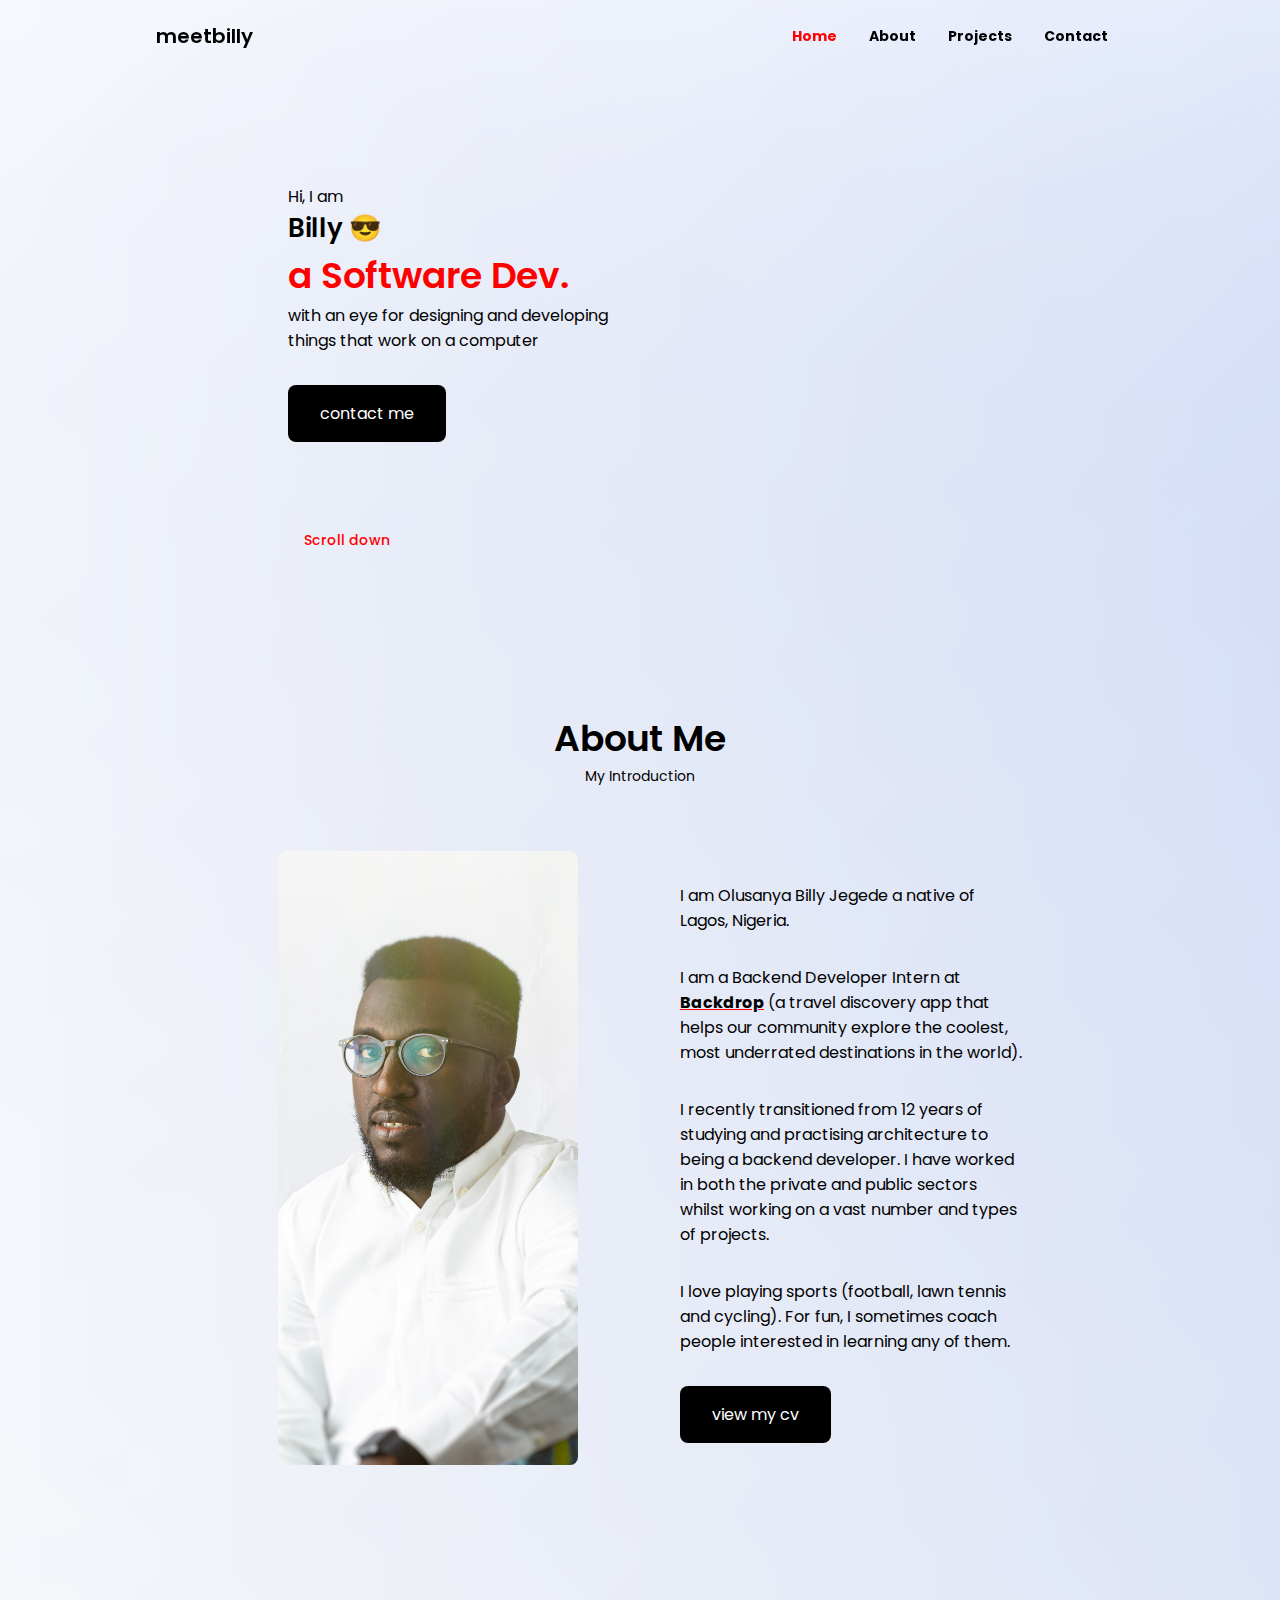
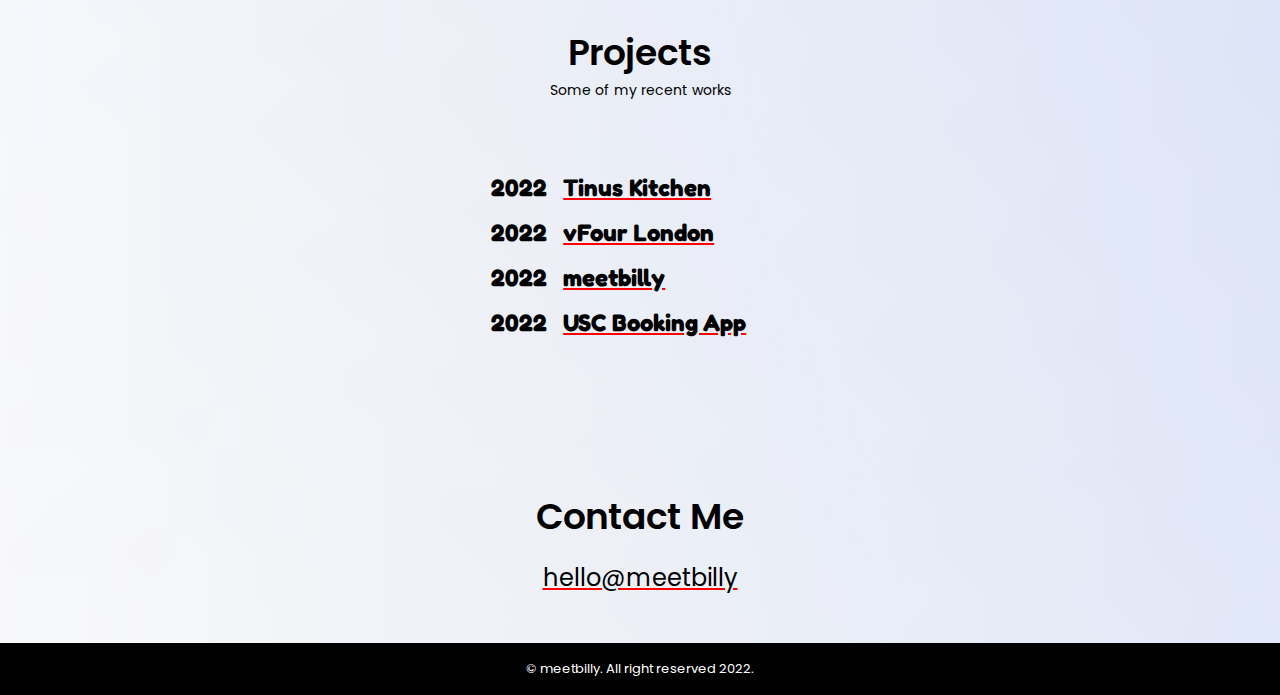
==== commit 4809e6cf: "final commit" ====
--- a/index.html
+++ b/index.html
@@ -4,13 +4,13 @@
         <meta charset="UTF-8">
         <meta http-equiv="X-UA-Compatible" content="IE=edge">
         <meta name="viewport" content="width=device-width, initial-scale=1.0">
-        <title>Billy Portfolio Website</title>
+        <title>meetbilly</title>
         <!-- Unicons link -->
         <link rel="stylesheet" href="https://unicons.iconscout.com/release/v4.0.0/css/line.css">
         <!-- swiper css link -->
         <link rel="stylesheet" href="/resources/css/swiper-bundle.min.css">
         <!-- default css link -->
-        <link rel="stylesheet" href="/resources/css/style.css">
+        <link rel="stylesheet" href="resources/css/style.css">
     </head>
     <body>
         <!-- header/nav of the page -->
@@ -31,13 +31,8 @@
                             </a>
                         </li>
                         <li class="nav__item">
-                            <a href="#services" class="nav__link">
-                                <i class="uil uil-briefcase-alt nav__icon"></i> Services
-                            </a>
-                        </li>
-                        <li class="nav__item">
-                            <a href="#portfolio" class="nav__link">
-                                <i class="uil uil-scenery nav__icon"></i> Portfolio
+                            <a href="#projects" class="nav__link">
+                                <i class="uil uil-scenery nav__icon"></i> Projects
                             </a>
                         </li>
                         <li class="nav__item">
@@ -79,7 +74,7 @@
                         </div>
                         <!-- profile picture -->
                         <div class="home__img">
-                            <img src="/resources/imgs/IMG_1694.png" x = '12' y = '18' alt="" class="home__blob-img"> <!-- x = '12' y = '18' -->
+                            <img src="resources/imgs/IMG_1694.png" x = '12' y = '18' alt="" class="home__blob-img"> <!-- x = '12' y = '18' -->
                         </div>
                         <!-- profile details -->
                         <div class="home__data">
@@ -110,14 +105,23 @@
                 <span class="section__subtitle">My Introduction</span>
                 <!-- my picture container -->
                 <div class="about__container container grid">
-                    <img src="/resources/imgs/IMG_0458.jpeg" alt="" class="about__img">
+                    <img src="resources/imgs/IMG_0458.jpeg" alt="" class="about__img">
                     <!-- about data -->
                     <div class="about__data">
-                        <p class="about__desc">Lorem ipsum dolor sit amet consectetur adipisicing elit. Eveniet eum nulla illo, autem dolor quas ipsa aperiam et nobis blanditiis. Delectus repudiandae, ad iure necessitatibus officiis obcaecati ex rem autem.<br><br>
-                        Lorem ipsum dolor sit amet consectetur adipisicing elit. Eveniet eum nulla illo, autem dolor quas ipsa aperiam et nobis blanditiis. Delectus repudiandae, ad iure necessitatibus officiis obcaecati ex rem autem.
+                        <p class="about__desc">
+                            I am Olusanya Billy Jegede a native of Lagos, Nigeria.
+                        </p>
+                        <p class="about__desc">
+                            I am a Backend Developer Intern at <a href="https://backdrop.photo/" target="_blank" class="work__link">Backdrop</a> (a travel discovery app that helps our community explore the coolest, most underrated destinations in the world).
+                        </p>
+                        <p class="about__desc">
+                            I recently transitioned from 12 years of studying and practising architecture to being a backend developer. I have worked in both the private and public sectors whilst working on a vast number and types of projects.
+                        </p>
+                        <p class="about__desc">
+                            I love playing sports (football, lawn tennis and cycling). For fun, I sometimes coach people interested in learning any of them.
                         </p>
                         <div class="about__buttons">
-                            <a target="_blank" href="/pdf/Olusanya Jegedes Resume.pdf" class="button button--flex">
+                            <a target="_blank" href="pdf/Olusanya Jegedes Resume.pdf" class="button button--flex">
                                 view my cv
                             </a>
                         </div>
@@ -126,154 +130,42 @@
             </section>
             <!-- end of about section -->
 
-            <!-- services section -->
-            <section class="services section" id="services">
-                <h2 class="section__title">Services</h2>
-                <span class="section__subtitle">What i offer</span>
-                <!-- my picture container -->
-                <div class="services__container container grid">
-                    <div class="services__content services__content-tech">
-                        <div>
-                            <i class="uil uil-web-grid services__icon"></i>
-                            <h3 class="services__title">Software Development</h3>
-                        </div>
-                        <span class="button button--flex button--small button--link services__button">
-                            View More
-                            <i class="uil uil-arrow-right button__icon"></i>
-                        </span>
-                        <div class="services__modal">
-                            <div class="services__modal-content">
-                                <h4 class="services__modal-title">Software Development</h4>
-                                <i class="uil uil-times services__modal-close"></i>
-
-                                <ul class="services__modal-services grid">
-                                    <li class="services__modal-service">
-                                        <i class="uil uil-check-circle services__modal-icon"></i>
-                                        <p class="">Lorem ipsum dolor sit amet consectetur adipisicing elit.</p>
-                                    </li>
-                                    <li class="services__modal-service">
-                                        <i class="uil uil-check-circle services__modal-icon"></i>
-                                        <p class="">Lorem ipsum dolor sit amet consectetur adipisicing elit.</p>
-                                    </li>
-                                    <li class="services__modal-service">
-                                        <i class="uil uil-check-circle services__modal-icon"></i>
-                                        <p class="">Lorem ipsum dolor sit amet consectetur adipisicing elit.</p>
-                                    </li>
-                                    <li class="services__modal-service">
-                                        <i class="uil uil-check-circle services__modal-icon"></i>
-                                        <p class="">Lorem ipsum dolor sit amet consectetur adipisicing elit.</p>
-                                    </li>
-                                </ul>
-                            </div>
-                        </div>
-                    </div>
-
-                    <div class="services__content services__content-arch">
-                        <div>
-                            <i class="uil uil-arrow services__icon"></i>
-                            <h3 class="services__title">Architectural Designs</h3>
-                        </div>
-                        <span class="button button--flex button--small button--link services__button">
-                            View More
-                            <i class="uil uil-arrow-right button__icon"></i>
-                        </span>
-                        <div class="services__modal">
-                            <div class="services__modal-content">
-                                <h4 class="services__modal-title">Architectural Designs</h4>
-                                <i class="uil uil-times services__modal-close"></i>
-
-                                <ul class="services__modal-services grid">
-                                    <li class="services__modal-service">
-                                        <i class="uil uil-check-circle services__modal-icon"></i>
-                                        <p class="">Lorem ipsum dolor sit amet consectetur adipisicing elit.</p>
-                                    </li>
-                                    <li class="services__modal-service">
-                                        <i class="uil uil-check-circle services__modal-icon"></i>
-                                        <p class="">Lorem ipsum dolor sit amet consectetur adipisicing elit.</p>
-                                    </li>
-                                    <li class="services__modal-service">
-                                        <i class="uil uil-check-circle services__modal-icon"></i>
-                                        <p class="">Lorem ipsum dolor sit amet consectetur adipisicing elit.</p>
-                                    </li>
-                                    <li class="services__modal-service">
-                                        <i class="uil uil-check-circle services__modal-icon"></i>
-                                        <p class="">Lorem ipsum dolor sit amet consectetur adipisicing elit.</p>
-                                    </li>
-                                </ul>
-                            </div>
-                        </div>
-                    </div>
-                </div>
-            </section>
-            <!-- end of services section -->
-
             <!-- portfolio section -->
-            <section class="portfolio section" id="portfolio">
-                <h2 class="section__title">Portfolio</h2>
-                <span class="section__subtitle">Some of my recent works</span>
+            <section class="portfolio section" id="projects">
+                <h2 class="section__title">Projects</h2>
+                <span class="section__subtitle">Some of my recent works</span> 
                 <!-- my portfolio container -->
                 <div class="portfolio__container container swiper mySwiper">
-                    <div class="swiper-wrapper">
+                    <div class="portfolio__row">
                         <!-- portfolio item 1 -->
-                        <div class="portfolio__content grid swiper-slide">
-                            <img src="/resources/imgs/website.jpg" alt="" class="portfolio_img">
-                            <div class="portfolio__data">
-                                <h3 class="portfolio__title">vFour Ldn Website</h3>
-                                <p class="portfolio__desc">Professional website adaptable to all devices, with designs and animated interactions</p>
-                                <a href="#" class="button button--flex button--small portfolio__button">
-                                    Demo here
-                                    <i class="uil uil-arrow-right"></i>
-                                </a>
-                            </div>
+                        <div class="portfolio__column__text">
+                            <h6 class="portfolio__info">2022</h6>
+                        </div>
+                        <div class="portfolio__column__link">
+                            <h6 class="portfolio__info"><a href="" class="portfolio__link"> Tinus Kitchen</a></h6>
                         </div>
                         <!-- portfolio item 2 -->
-                        <div class="portfolio__content grid swiper-slide">
-                            <img src="/resources/imgs/website.jpg" alt="" class="portfolio_img">
-                            <div class="portfolio__data">
-                                <h3 class="portfolio__title">vFour Ldn Website</h3>
-                                <p class="portfolio__desc">Professional website adaptable to all devices, with designs and animated interactions</p>
-                                <a href="#" class="button button--flex button--small portfolio__button">
-                                    Demo here
-                                    <i class="uil uil-arrow-right"></i>
-                                </a>
-                            </div>
+                        <div class="portfolio__column__text">
+                            <h6 class="portfolio__info">2022</h6>
+                        </div>
+                        <div class="portfolio__column__link">
+                            <h6 class="portfolio__info"><a href="" class="portfolio__link"> vFour London</a></h6>
                         </div>
                         <!-- portfolio item 3 -->
-                        <div class="portfolio__content grid swiper-slide">
-                            <img src="/resources/imgs/website.jpg" alt="" class="portfolio_img">
-                            <div class="portfolio__data">
-                                <h3 class="portfolio__title">vFour Ldn Website</h3>
-                                <p class="portfolio__desc">Professional website adaptable to all devices, with designs and animated interactions</p>
-                                <a href="#" class="button button--flex button--small portfolio__button">
-                                    Demo here
-                                    <i class="uil uil-arrow-right"></i>
-                                </a>
-                            </div>
+                        <div class="portfolio__column__text">
+                            <h6 class="portfolio__info">2022</h6>
+                        </div>
+                        <div class="portfolio__column__link">
+                            <h6 class="portfolio__info"><a href="" class="portfolio__link"> meetbilly</a></h6>
                         </div>
                         <!-- portfolio item 4 -->
-                        <div class="portfolio__content grid swiper-slide">
-                            <img src="/resources/imgs/website.jpg" alt="" class="portfolio_img">
-                            <div class="portfolio__data">
-                                <h3 class="portfolio__title">vFour Ldn Website</h3>
-                                <p class="portfolio__desc">Professional website adaptable to all devices, with designs and animated interactions</p>
-                                <a href="#" class="button button--flex button--small portfolio__button">
-                                    Demo here
-                                    <i class="uil uil-arrow-right"></i>
-                                </a>
-                            </div>
-                        </div>
-                    </div>
-
-                    <!-- arrows for slider -->
-                    <div class="swiper-button-next">
-                        <i class="uil uil-angle-right swiper-portfolio-icon"></i>
-                    </div>
-                    <div class="swiper-button-prev">
-                        <i class="uil uil-angle-left swiper-portfolio-icon"></i>
-                    </div>
-
-                    <!-- pagination for swiper -->
-                    <div class="swiper-pagination"></div>
+                        <div class="portfolio__column__text">
+                            <h6 class="portfolio__info">2022</h6>
+                        </div>
+                        <div class="portfolio__column__link">
+                            <h6 class="portfolio__info"><a href="" class="portfolio__link"> USC Booking App</a></h6>
+                        </div>
+                    </div>
                 </div>
             </section>
             <!-- end of portfolio section -->
@@ -281,40 +173,17 @@
             <!-- contact me section -->
             <section class="contact section" id="contact">
                 <h2 class="section__title">Contact Me</h2>
-                <span class="section__subtitle">Send me a message </span>
                 <!-- my contact form -->
-                <form action="" class="contact__form grid">
-                    <div class="contact__inputs grid">
-                        <div class="contact__content">
-                            <label for="" class="contact__label">Your Name</label>
-                            <input type="text" class="contact__input">
-                        </div>
-                        <div class="contact__content">
-                            <label for="" class="contact__label">Your Email</label>
-                            <input type="email" class="contact__input">
-                        </div>
-                        <div class="contact__content">
-                            <label for="" class="contact__label">Your Message</label>
-                            <textarea name="" id="" cols="0" rows="7" class="contact__input"></textarea>
-                        </div>
-                    </div>
-                    <div>
-                        <a href="#" class="button button--flex">
-                            Send Message
-                        </a>
-                    </div>
-                </form>
+                <div class="contact_container container grid">
+                    <a href="mailto:olusanyajegede1@gmail.com" class="contact__subtitle">hello@meetbilly</a>
+                </div>
             </section>
         </main>
 
         <!-- footer section -->
         <footer class="footer">
             <div class="footer__bg">
-                <!-- <div class="footer_container container grid">
-                    <h3 class="footer__title">Contact Me</h2>
-                    <a href="mailto:hello@meetbilly" class="footer__subtitle">hello@meetbilly</a>
-                </div> -->
-                <p class="footer__copy">&#169; meetbilly. All right reserved.</p>
+                <p class="footer__copy">&#169; meetbilly. All right reserved 2022.</p>
             </div>
         </footer>
         <!-- end of footer section -->
--- a/resources/css/style.css
+++ b/resources/css/style.css
@@ -1,5 +1,6 @@
 /* google font import link */
 @import url('https://fonts.googleapis.com/css2?family=Fredoka+One&family=Poppins:ital,wght@0,300;0,700;1,400&display=swap');
+@import url('https://fonts.googleapis.com/css2?family=Fredoka&display=swap');
 
 /* custom properties */
 :root {
@@ -9,7 +10,7 @@
     --first-color-second: hsl(var(--hue-color), 0%, 0%);
     --first-color-alt: hsl(var(--hue-color), 100%, 25%);
     --first-color-lighter: hsl(var(--hue-color), 92%, 85%);
-    --title-color: hsl(var(--hue-color), 100%, 25%);
+    --title-color: hsl(var(--hue-color), 100%, 50%);
     --text-color: hsl(var(--hue-color), 0%, 0%);
     --text-color-light: hsl(var(--hue-color), 8%, 65%);
     --input-color: hsl(var(--hue-color), 0%, 85%);
@@ -80,8 +81,8 @@
     margin: 0 0 var(--header-height) 0;
     font-family: var(--body-font);
     font-size: var(--fw-reg);
-    /* background-image: url('/resources/imgs/Thumbnail.png'); */
-    background-color: var(--body-color);
+    background-image: url('/resources/imgs/Thumbnail.png');
+    /* background-color: var(--body-color); */
     color: var(--text-color);
 }
 
@@ -106,7 +107,7 @@
 /* reuseable css classes */
 .section {
     padding: 1rem 1rem 2rem;
-    margin-bottom: 3rem;
+    margin-bottom: 2rem;
 }
 
 .section__title {
@@ -142,8 +143,8 @@
     bottom: 0;
     left: 0;
     z-index: var(--z-fixed);
-    /* background-image: url('/resources/imgs/Thumbnail.png'); */
-    background-color: var(--body-color);
+    background-image: url('/resources/imgs/Thumbnail.png');
+    /* background-color: var(--body-color); */
 }
 
 /* nav layout */
@@ -175,7 +176,7 @@
 }
 
 .nav__list {
-    grid-template-columns: repeat(3, 1fr);
+    grid-template-columns: repeat(2, 1fr);
     gap: 2rem;
 }
 
@@ -185,7 +186,7 @@
     align-items: center;
     font-size: var(--fw-small);
     color: var(--text-color);
-    font-weight: var(--fw-meduim);
+    font-weight: bold;
 }
 
 .nav__link:hover {
@@ -216,8 +217,8 @@
         bottom: -100%;
         left: 0;
         width: 100%;
-        background-color: var(--body-color);
-        /* background-image: url('/resources/imgs/Thumbnail.png'); */
+        /* background-color: var(--body-color); */
+        background-image: url('/resources/imgs/Thumbnail.png');
         padding: 2rem 1.5rem 4rem;
         box-shadow: 0 -1px 4px rgba(0, 0, 0, 0.15);
         border-radius: 1.5rem 1.5rem 0 0;
@@ -254,7 +255,7 @@
 }
 
 .scrollup:hover {
-    background-color: var(--first-color-alt);
+    background-color: var(--title-color);
 }
 
 .scrollup__icon {
@@ -275,7 +276,7 @@
 }
 
 ::-webkit-scrollbar-thumb:hover {
-    background-color: var(--text-color-light);
+    background-color: var(--title-color);
 }
 
 /* show-scroll */
@@ -289,29 +290,6 @@
     align-items: center;
 }
 
-.change-theme {
-    font-size: 1.25rem;
-    color: var(--title-color);
-    margin-right: var(--mb-1);
-    cursor: pointer;
-}
-
-.change-theme:hover {
-    color: var(--first-color-alt);
-}
-
-/* variables for the dark theme */
-/* body.dark-theme {
-    --first-color-second: hsl(var(--hue-color), 30%, 8%);
-    --title-color: hsl(var(--hue-color), 0%, 100%);
-    --text-color: hsl(var(--hue-color), 0%, 100%);
-    --input-color: hsl(var(--hue-color), 29%, 16%);
-    --body-color: hsl(var(--hue-color), 0%, 0%);
-    --container-color: hsl(var(--hue-color), 29%, 16%);
-    --scroll-bar-color: hsl(var(--hue-color), 12%, 48%);
-    --thmub-scroll-color: hsl(var(--hue-color), 12%, 36%);
-} */
-
 /* home page styling */
 .home__container {
     gap: 1rem;
@@ -334,7 +312,7 @@
 }
 
 .home__social-icon:hover {
-    color: var(--first-color-alt);
+    color: var(--title-color);
 }
 
 .home__blob-img {
@@ -345,6 +323,21 @@
 .home__data {
     grid-column: 1/3;
     /* padding-top: 1rem; */
+}
+
+.work__link {
+    color: var(--text-color);
+    text-decoration: underline;
+    text-decoration-color: var(--title-color);
+    list-style-type: none;
+    cursor: pointer;
+    font-weight: 700;
+}
+
+.work__link:hover {
+    color: var(--title-color);
+    text-decoration: underline;
+    text-decoration-color: var(--text-color);
 }
 
 .home__title {
@@ -439,7 +432,7 @@
 
 .button--link:hover {
     background-color: transparent;
-    color: var(--first-color-alt);
+    color: var(--title-color);
 }
 
 /* about me section styling */
@@ -465,112 +458,6 @@
     font-size: 16px;
 }
 
-/* services styling */
-.services__container {
-    gap: 1.5rem;
-    grid-template-columns: repeat(1, 1fr);
-}
-
-.services__content {
-    position: relative;
-    background-color: hsl(var(--hue-color), 0%, 95%);
-    padding: 1.25rem;
-    border-radius: 0.25rem;
-    box-shadow: 0 2px 4px rgba(0, 0, 0, 0.15);
-    transition: 0.3s;
-}
-
-/* .services__content-tech {
-    background-image: url('/resources/imgs/exercisebookingapp.jpg');
-    /* Add the blur effect */
-  /* filter: blur(8px);
-  -webkit-filter: blur(8px); */
-
-  /* Center and scale the image nicely */
-  /* background-position: center;
-  background-repeat: no-repeat;
-  background-size: cover;
-} */
-
-/* .services__content-arch {
-    background-image: url('/resources/imgs/residential.JPG');
-} */
-
-.services__content:hover {
-    box-shadow: 0 4px 8px rgba(0, 0, 0, 0.15);
-}
-
-.services__icon {
-    display: block;
-    font-size: 1.5rem;
-    color: var(--first-color);
-    margin-bottom: var(--mb-1);
-}
-
-.services__title {
-    font-size: var(--fs-h3);
-    margin-bottom: var(--mb-1);
-}
-
-.services__button {
-    cursor: pointer;
-    font-size: var(--fw-small);
-}
-
-.services__button:hover .button__icon {
-    transform: translateX(0.25rem);
-}
-
-.services__modal {
-    position: fixed;
-    top: 0;
-    left: 0;
-    right: 0;
-    bottom: 0;
-    background-color: rgba(0, 0, 0, 0.15);
-    display: flex;
-    align-items: center;
-    justify-content: center;
-    padding: 0 1rem;
-    z-index: var(--z-modal);
-    opacity: 0;
-    visibility: hidden;
-    transition: 0.3s;
-}
-
-.services__modal-content {
-    position: relative;
-    background-color: var(--container-color);
-    padding: 1.5rem;
-    border-radius: 0.5rem;
-}
-
-.services__modal-services {
-    row-gap: 1rem;
-}
-
-.services__modal-service {
-    display: flex;
-}
-
-.services__modal-title {
-    font-size: var(--fs-h3);
-    margin-bottom: var(--mb-1-5);
-}
-
-.services__modal-close {
-    position: absolute;
-    top: 1rem;
-    right: 1rem;
-    font-size: 1.5rem;
-    color: var(--first-color);
-    cursor: pointer;
-}
-
-.services__modal-icon {
-    color: var(--first-color);
-    margin-right: var(--mb-0-25);
-}
 
 /* active modal from JS */
 .active-modal {
@@ -579,66 +466,53 @@
 }
 
 /* portfolio styling */
-.portfolio__container {
-    overflow: initial;
-}
-
-.portfolio__content {
-    padding: 0 1rem;
-}
-
-.portfolio_img {
-    width: 320px;
-    border-radius: 0.5rem;
-    justify-self: center;
-}
-
-.portfolio__title {
-    font-size: var(--fs-h3);
-    margin-bottom: var(--mb-0-5);
-    text-align: center;
-}
-
-.portfolio__desc {
-    margin-bottom: var(--mb-0-75);
-}
-
-.portfolio__button .button__icon {
-    transform: translateX(0.25rem);
-}
-
-.swiper-button-prev::after,
-.swiper-button-next::after {
-    content: '';
-}
-
-.swiper-portfolio-icon {
-    font-size: 3rem;
-    color: var(--first-color);
-}
-
-.swiper-button-next {
-    right: -1.25rem;
-}
-
-.swiper-button-prev {
-    left: -1.25rem;
-}
-
-.swiper-horizontal > .swiper-pagination-bullets {
-    bottom: -3.5rem;
-}
-
-.swiper-pagination-bullet-active {
-    background-color: var(--first-color);
-}
-
-.swiper-button-next,
-.swiper-button-prev,
-.swiper-pagination-bullet {
-    outline: none;
-}
-
+.portfolio__row {
+    color: var(--text-color);
+    font-family: 'Fredoka' , sans-serif;
+}
+
+.portfolio__row:after {
+    content: "";
+    display: table;
+    clear: both;
+}
+
+.portfolio__column__text {
+    float: left;
+    width: 40%;
+    text-align: right;
+    padding-top: 0.5rem;
+    padding-bottom: 0.5rem;
+    padding-right: 1rem;
+}
+
+.portfolio__column__link {
+    float: left;
+    width: 60%;
+    padding: 0.5rem 0;
+}
+
+.portfolio__info {
+    font-size: 16px;
+}
+
+.portfolio__link {
+    text-decoration: underline;
+    text-decoration-color: red;
+    list-style-type: none;
+    cursor: pointer;
+    color: var(--text-color);
+}
+
+.portfolio__link:hover {
+    color: var(--title-color);
+    text-decoration: underline;
+    text-decoration-color: black;
+}
+
+.portfolio.section {
+    margin-bottom: 1rem;
+}
 
 /* contact styling */
 .contact__info {
@@ -646,38 +520,29 @@
     margin-bottom: var(--mb-2);
 }
 
-.contact__content {
-    background-color: var(--input-color);
-    border-radius: 0.5rem;
-    padding: 0.75rem 1rem 0.25rem;
-}
-
-.contact__label {
-    font-size: var(--fw-smaller);
-    color: var(--text-color);
-}
-
-.contact__form {
-    width: 90%;
-    margin: 0 auto;
-}
-
-.contact__input {
-    width: 100%;
-    background-color: var(--input-color);
-    color: var(--text-color);
-    font-family: var(--body-font);
-    font-size: var(--fw-reg);
-    border: none;
-    outline: none;
-    padding: 0.25rem 0.5rem 0.5rem 0;
+.contact__subtitle {
+    font-size: 1.5rem;
+    color: var(--text-color);
+    display: block;
+    text-align: center;
+    margin-top: 1rem;
+    text-decoration: underline;
+    text-decoration-color: red;
+    list-style-type: none;
+    cursor: pointer;
+}
+
+.contact__subtitle:hover {
+    color: var(--title-color);
+    text-decoration: underline;
+    text-decoration-color: var(--text-color);
+}
+
+.contact.section {
+    margin-bottom: 1rem;
 }
 
 /* footer styling */
-/* .footer {
-    padding-top: 2rem;
-} */
-
 .footer__container {
     row-gap: 3rem;
 }
@@ -685,34 +550,12 @@
 .footer__bg {
     background-color: var(--first-color-second);
     padding: 1rem;
-}
-
-.footer__title {
-    font-size: var(--fs-h3);
-    font-weight: var(--fw-meduim);
-    text-align: center;
-}
-
-.footer__subtitle {
-    font-size: 1.5rem;
-    color: var(--text-color-light);
-    display: block;
-    text-align: center;
 }
 
 .footer__copy {
     font-size: var(--fw-smaller);
     text-align: center;
     color: var(--body-color);
-}
-
-.footer__title,
-.footer__subtitle {
-    color: white;
-}
-
-a.footer__subtitle:hover {
-    color: var(--first-color-alt);
 }
 
 /* use responsive to adjust the screen sizes when editing for final push */
@@ -748,11 +591,6 @@
         color: var(--text-color);
     }
 
-    .services__container {
-        grid-template-columns: max-content;
-        justify-content: center;
-    }
-
     .contact__content {
         background-color: hsl(var(--hue-color), 0%, 95%);
     }
@@ -787,7 +625,6 @@
     }
 
     .about__container,
-    .services__container,
     .portfolio__content {
         grid-template-columns: repeat(2, 1fr);
     }
@@ -887,29 +724,12 @@
         justify-content: initial;
     }
 
-    .services__container {
-        grid-template-columns: repeat(2, 240px);
-        justify-content: center;
-    }
-
-    .services__icon {
-        font-size: 2rem;
-    }
-
-    .services__content {
-        padding: 6rem 0 2rem 2.5rem;
-    }
-
-    .services__modal-content {
-        width: 450px;
-    }
-
-    .portfolio_img {
-        width: 320px;
-    }
-
     .portfolio__content {
         align-items: center;
+    }
+
+    .portfolio__info {
+        font-size: 24px;
     }
 
     .contact__content {
@@ -937,19 +757,6 @@
         font-size: 36px;
     }
 
-    .services__container {
-        grid-template-columns: repeat(2, 380px);
-        justify-content: center;
-    }
-
-    .services__icon {
-        font-size: 3rem;
-    }
-
-    .services__modal-content {
-        width: 850px;
-    }
-
     .portfolio__content {
         column-gap: 5rem;
     }
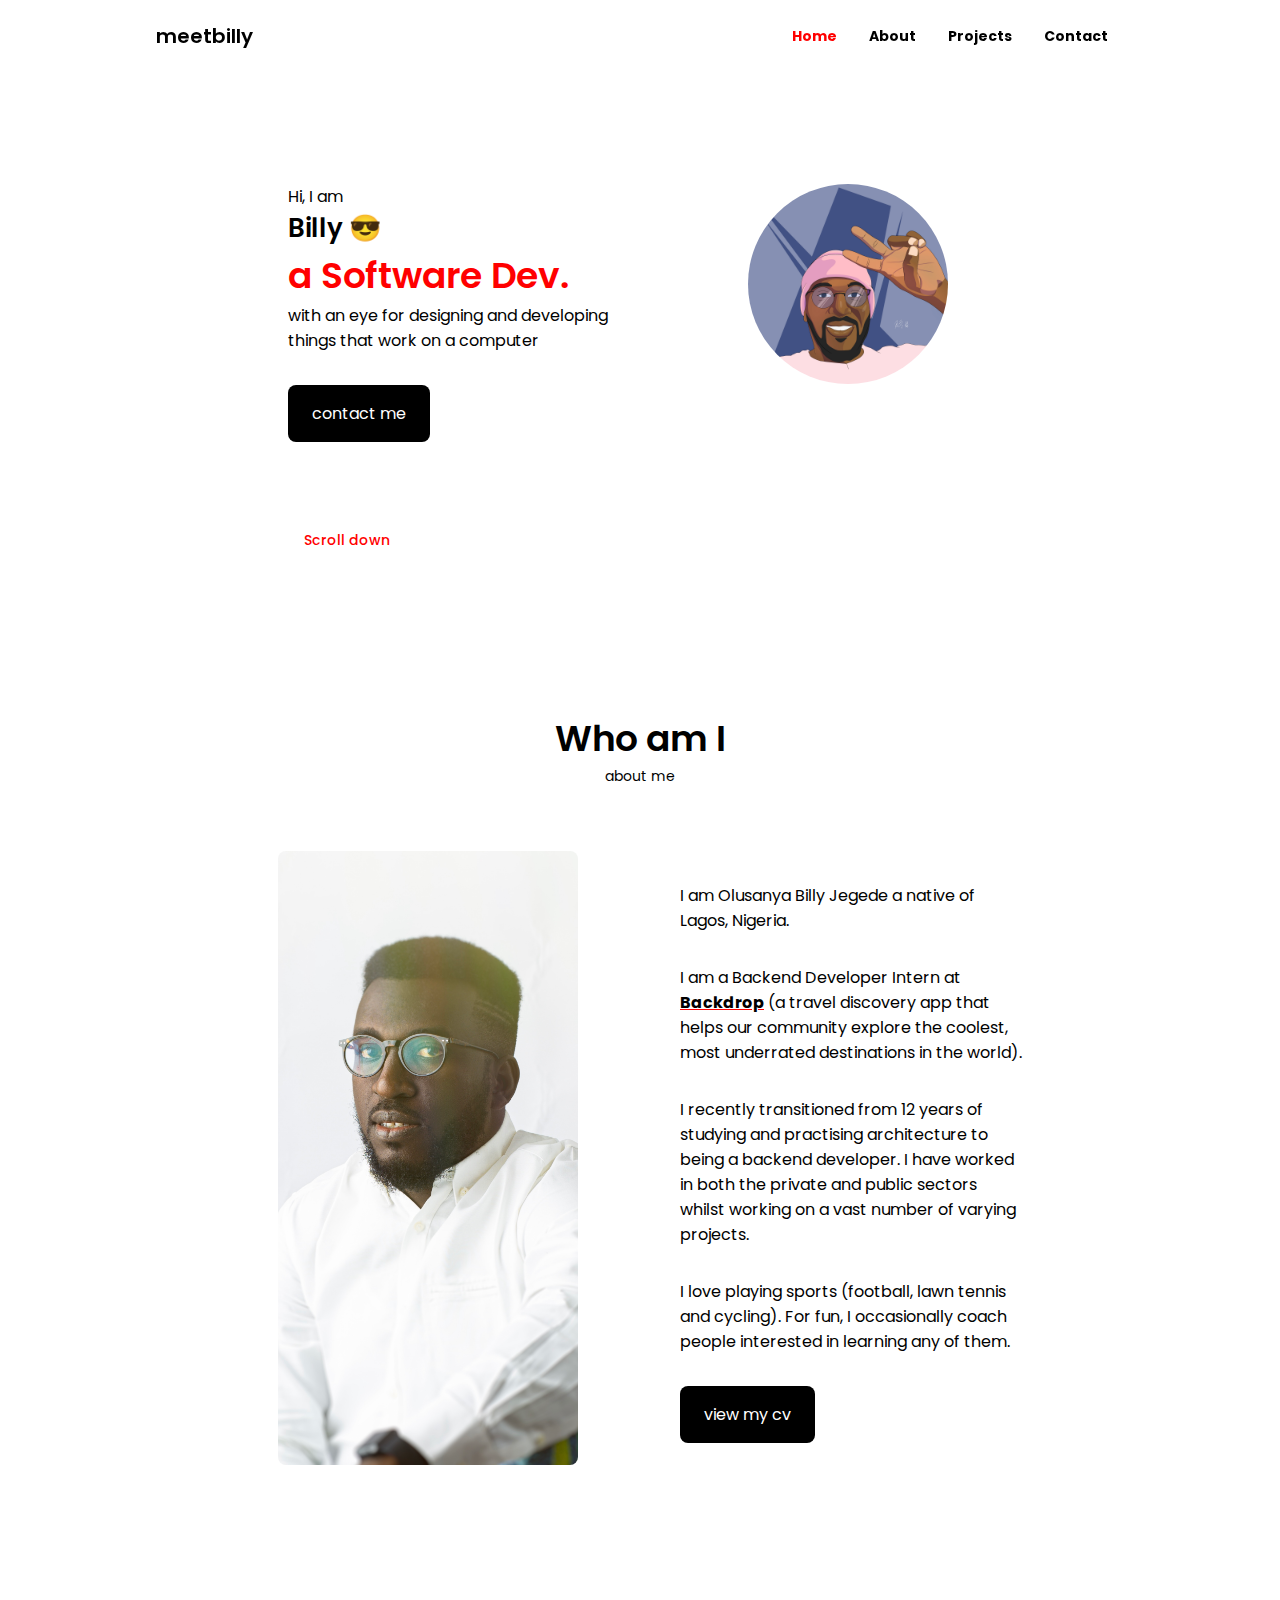
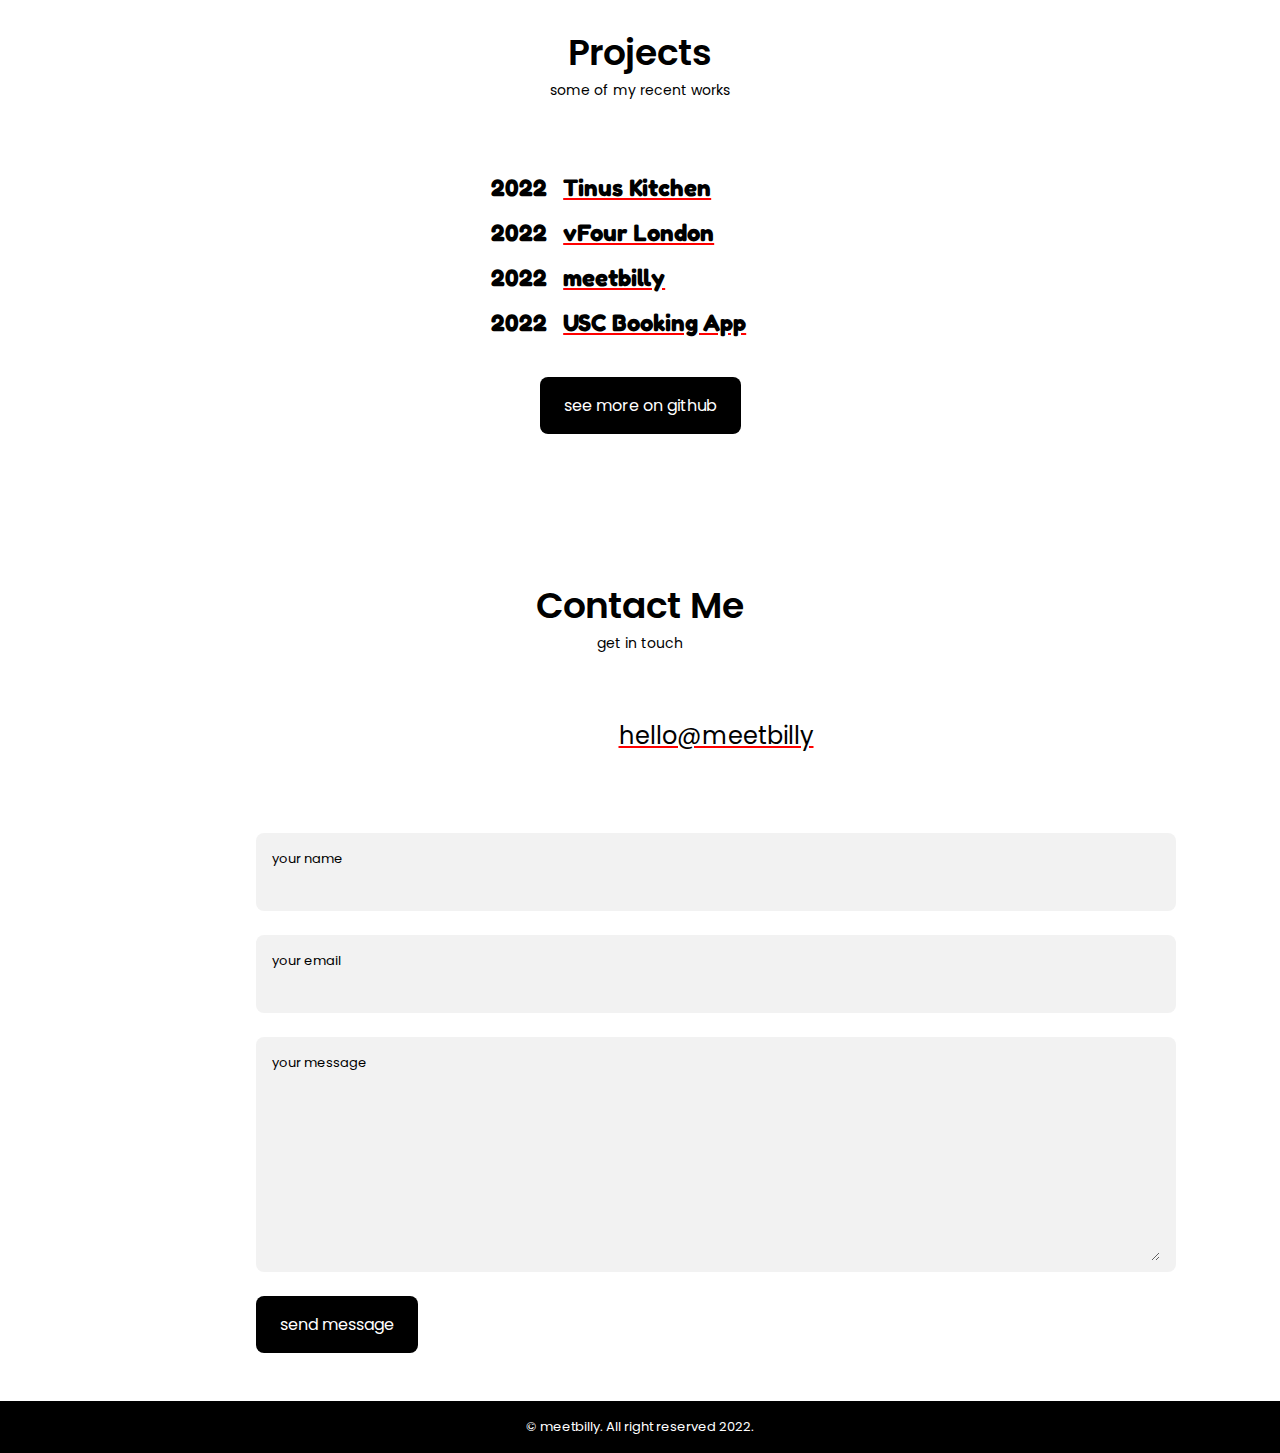
==== commit 00894326: "final commit - netlify" ====
--- a/index.html
+++ b/index.html
@@ -74,7 +74,7 @@
                         </div>
                         <!-- profile picture -->
                         <div class="home__img">
-                            <img src="resources/imgs/IMG_1694.png" x = '12' y = '18' alt="" class="home__blob-img"> <!-- x = '12' y = '18' -->
+                            <img src="resources/imgs/IMG_0850.JPEG" x = '12' y = '18' alt="" class="home__blob-img"> <!-- x = '12' y = '18' -->
                         </div>
                         <!-- profile details -->
                         <div class="home__data">
@@ -101,8 +101,8 @@
 
             <!-- about section -->
             <section class="about section" id="about">
-                <h2 class="section__title">About Me</h2>
-                <span class="section__subtitle">My Introduction</span>
+                <h2 class="section__title">Who am I</h2>
+                <span class="section__subtitle">about me</span>
                 <!-- my picture container -->
                 <div class="about__container container grid">
                     <img src="resources/imgs/IMG_0458.jpeg" alt="" class="about__img">
@@ -115,10 +115,10 @@
                             I am a Backend Developer Intern at <a href="https://backdrop.photo/" target="_blank" class="work__link">Backdrop</a> (a travel discovery app that helps our community explore the coolest, most underrated destinations in the world).
                         </p>
                         <p class="about__desc">
-                            I recently transitioned from 12 years of studying and practising architecture to being a backend developer. I have worked in both the private and public sectors whilst working on a vast number and types of projects.
-                        </p>
-                        <p class="about__desc">
-                            I love playing sports (football, lawn tennis and cycling). For fun, I sometimes coach people interested in learning any of them.
+                            I recently transitioned from 12 years of studying and practising architecture to being a backend developer. I have worked in both the private and public sectors whilst working on a vast number of varying projects.
+                        </p>
+                        <p class="about__desc">
+                            I love playing sports (football, lawn tennis and cycling). For fun, I occasionally coach people interested in learning any of them.
                         </p>
                         <div class="about__buttons">
                             <a target="_blank" href="pdf/Olusanya Jegedes Resume.pdf" class="button button--flex">
@@ -133,9 +133,9 @@
             <!-- portfolio section -->
             <section class="portfolio section" id="projects">
                 <h2 class="section__title">Projects</h2>
-                <span class="section__subtitle">Some of my recent works</span> 
+                <span class="section__subtitle">some of my recent works</span> 
                 <!-- my portfolio container -->
-                <div class="portfolio__container container swiper mySwiper">
+                <div class="portfolio__container container">
                     <div class="portfolio__row">
                         <!-- portfolio item 1 -->
                         <div class="portfolio__column__text">
@@ -165,6 +165,11 @@
                         <div class="portfolio__column__link">
                             <h6 class="portfolio__info"><a href="" class="portfolio__link"> USC Booking App</a></h6>
                         </div>
+                    </div>
+                    <div class="portfolio__buttons">
+                        <a target="_blank" href="https://github.com/OlusanyaJegs" class="button button--flex">
+                            see more on github
+                        </a>
                     </div>
                 </div>
             </section>
@@ -173,9 +178,32 @@
             <!-- contact me section -->
             <section class="contact section" id="contact">
                 <h2 class="section__title">Contact Me</h2>
+                <span class="section__subtitle">get in touch</span>
                 <!-- my contact form -->
                 <div class="contact_container container grid">
-                    <a href="mailto:olusanyajegede1@gmail.com" class="contact__subtitle">hello@meetbilly</a>
+                    <div class="contact__information">
+                        <a href="mailto:olusanyajegede1@gmail.com" class="contact__subtitle">hello@meetbilly</a>
+                    </div>
+
+                    <form action="" class="contact__form grid">
+                        <div class="contact__inputs grid">
+                            <div class="contact__content">
+                                <label for="" class="contact__label">your name</label>
+                                <input type="text" class="contact__input">
+                            </div>
+                            <div class="contact__content">
+                                <label for="" class="contact__label">your email</label>
+                                <input type="email" class="contact__input">
+                            </div>
+                            <div class="contact__content">
+                                <label for="" class="contact__label">your message</label>
+                                <textarea name="" id="" cols="0" rows="7" class="contact__input"></textarea>
+                            </div>
+                            <div>
+                                <a href="#" class="button button--flex">send message</a>
+                            </div>
+                        </div>
+                    </form>
                 </div>
             </section>
         </main>
--- a/resources/css/style.css
+++ b/resources/css/style.css
@@ -13,7 +13,7 @@
     --title-color: hsl(var(--hue-color), 100%, 50%);
     --text-color: hsl(var(--hue-color), 0%, 0%);
     --text-color-light: hsl(var(--hue-color), 8%, 65%);
-    --input-color: hsl(var(--hue-color), 0%, 85%);
+    --input-color: #f0f5f5;
     --body-color: hsl(var(--hue-color), 0%, 100%);
     --container-color: #fff;
 
@@ -81,7 +81,7 @@
     margin: 0 0 var(--header-height) 0;
     font-family: var(--body-font);
     font-size: var(--fw-reg);
-    background-image: url('/resources/imgs/Thumbnail.png');
+    background-image: url('/resources/imgs/thumbnail.png');
     /* background-color: var(--body-color); */
     color: var(--text-color);
 }
@@ -143,7 +143,7 @@
     bottom: 0;
     left: 0;
     z-index: var(--z-fixed);
-    background-image: url('/resources/imgs/Thumbnail.png');
+    background-image: url('/resources/imgs/thumbnail.png');
     /* background-color: var(--body-color); */
 }
 
@@ -218,7 +218,7 @@
         left: 0;
         width: 100%;
         /* background-color: var(--body-color); */
-        background-image: url('/resources/imgs/Thumbnail.png');
+        background-image: url('/resources/imgs/thumbnail.png');
         padding: 2rem 1.5rem 4rem;
         box-shadow: 0 -1px 4px rgba(0, 0, 0, 0.15);
         border-radius: 1.5rem 1.5rem 0 0;
@@ -316,8 +316,9 @@
 }
 
 .home__blob-img {
+    border-radius: 50%;
     width: 200px;
-    float: right;
+    /* float: right; */
 }
 
 .home__data {
@@ -346,7 +347,7 @@
 }
 
 .home__subtitle {
-    font-size: 36px;
+    font-size: 32px;
     color: var(--title-color);
     font-weight: var(--fw-semi-bold);
 }
@@ -394,7 +395,7 @@
     display: inline-block;
     background-color: var(--text-color);
     color: #fff;
-    padding: 1rem 2rem;
+    padding: 1rem 1.5rem;
     border-radius: 0.5rem;
     font-size: 1rem;
 }
@@ -448,7 +449,8 @@
     margin-bottom: var(--mb-2-5);
 }
 
-.about__buttons {
+.about__buttons,
+.portfolio__buttons {
     display: flex;
     justify-content: center;
 }
@@ -469,6 +471,7 @@
 .portfolio__row {
     color: var(--text-color);
     font-family: 'Fredoka' , sans-serif;
+    margin-bottom: 2rem;
 }
 
 .portfolio__row:after {
@@ -515,7 +518,11 @@
 }
 
 /* contact styling */
-.contact__info {
+.contact_container {
+    row-gap: 3rem;
+}
+
+.contact__information {
     display: flex;
     margin-bottom: var(--mb-2);
 }
@@ -524,14 +531,13 @@
     font-size: 1.5rem;
     color: var(--text-color);
     display: block;
-    text-align: center;
-    margin-top: 1rem;
+    margin: 0 auto;
     text-decoration: underline;
     text-decoration-color: red;
     list-style-type: none;
     cursor: pointer;
-}
-
+} 
+ 
 .contact__subtitle:hover {
     color: var(--title-color);
     text-decoration: underline;
@@ -540,6 +546,28 @@
 
 .contact.section {
     margin-bottom: 1rem;
+}
+
+.contact__content {
+    background-color: var(--input-color);
+    border-radius: 0.5rem;
+    padding: 0.75rem 1rem 0.25rem;
+}
+
+.contact__label {
+    font-size: var(--fw-smaller);
+    color: var(--text-color);
+}
+
+.contact__input {
+    width: 100%;
+    background-color: var(--input-color);
+    color: var(--text-color);
+    font-family: var(--body-font);
+    font-size: var(--fw-reg);
+    border: none;
+    outline: none;
+    padding: 0.25rem 0.5rem 0.5rem 0;
 }
 
 /* footer styling */
